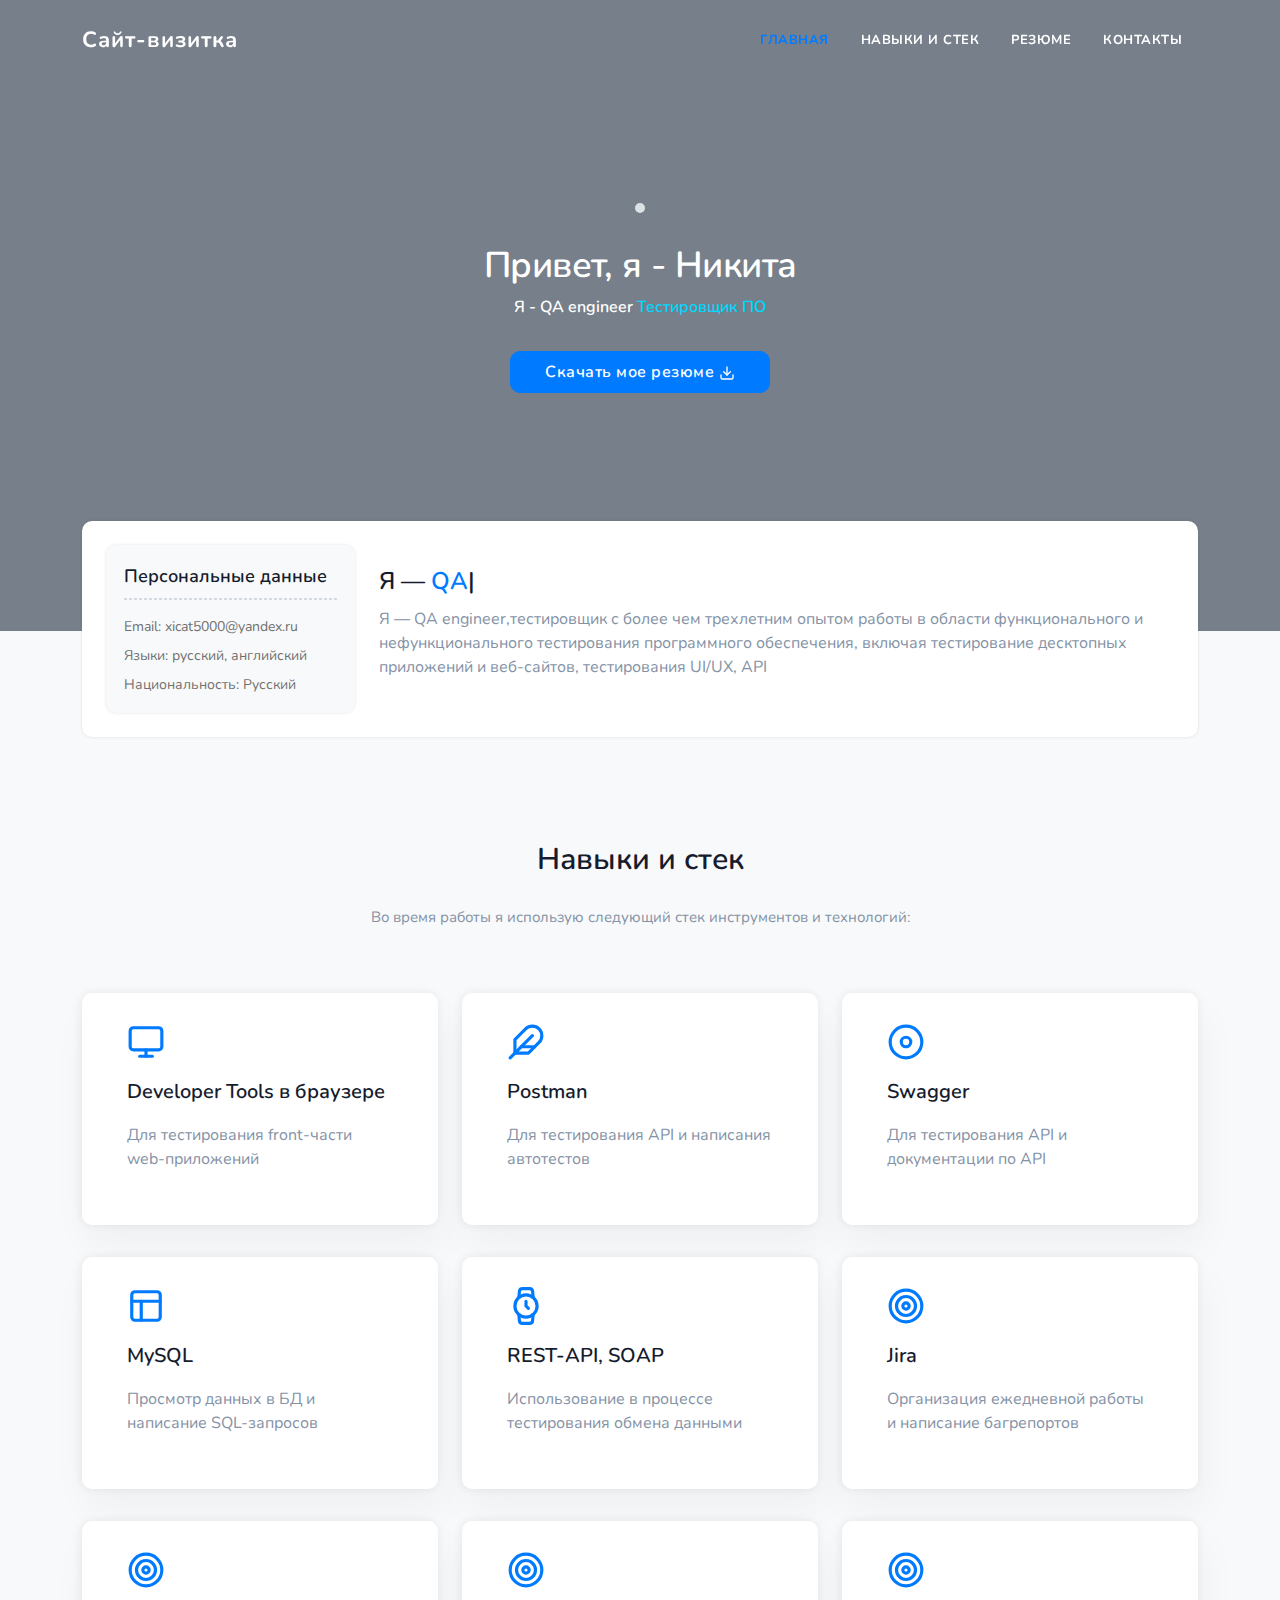
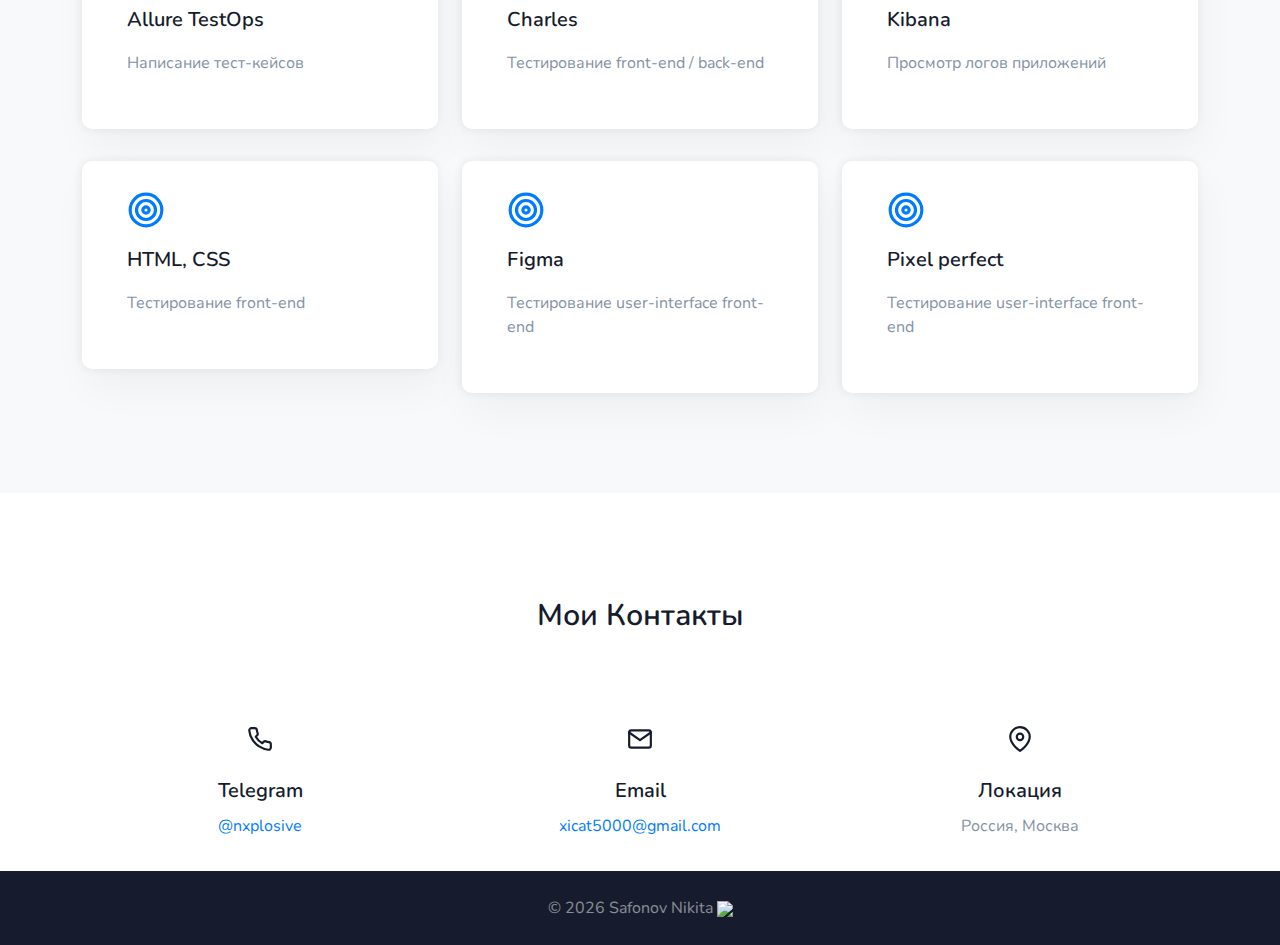
==== profile/index.html @ 587d1df9 "Update index.html" ====
<!DOCTYPE html>
<html lang="ru">

<head>
    <meta charset="utf-8"/>
    <title>Сайт-визитка Никиты</title>
    <meta name="viewport" content="width=device-width, initial-scale=1.0">
    <!-- favicon -->
    <link rel="shortcut icon" href="images/lora.png">
    <!-- Bootstrap -->
    <link href="css/bootstrap.min.css" rel="stylesheet" type="text/css"/>
    <!-- MK Lightbox -->
    <link href="css/mklb.css" rel="stylesheet" type="text/css"/>
    <!-- Icons -->
    <link href="css/materialdesignicons.min.css" rel="stylesheet" type="text/css"/>
    <!-- Slider -->
    <link href="css/tiny-slider.css" rel="stylesheet"/>
    <!-- Main css File -->
    <link href="css/style.css" rel="stylesheet" type="text/css" id="theme-opt"/>
    <link href="css/colors/default.css" rel="stylesheet" id="color-opt">
</head>

<body data-bs-spy="scroll" data-bs-offset="20" data-bs-target="#navbar-navlist">
<!-- Loader -->
<div id="preloader">
    <div id="status">
        <div class="spinner">
            <div class="double-bounce1"></div>
            <div class="double-bounce2"></div>
        </div>
    </div>
</div>
<!-- Loader -->

<!-- Navbar Start -->
<nav id="navbar" class="navbar navbar-expand-lg fixed-top navbar-custom navbar-light sticky">
    <div class="container">
        <!-- Logo container-->
        <a class="logo navbar-brand" href="#">Сайт-визитка</a>

        <button class="navbar-toggler" type="button" data-bs-toggle="collapse" data-bs-target="#navbarCollapse"
                aria-controls="navbarCollapse" aria-expanded="false"
                aria-label="Toggle navigation">
            <i class="mdi mdi-menu"></i>
        </button><!--end button-->

        <div class="collapse navbar-collapse navigation" id="navbarCollapse">
            <ul id="navbar-navlist" class="navbar-nav navbar-nav-link ms-auto">
                <li class="nav-item">
                    <a class="nav-link active" href="#home">Главная</a>
                </li><!--end nav item-->
                <li class="nav-item">
                    <a class="nav-link" href="#services">Навыки и стек</a>
                </li><!--end nav item-->
                <li class="nav-item">
                    <a class="nav-link" href="/images/_____NikitaCV_____.pdf">Резюме</a>
                </li><!--end nav item-->

                <li class="nav-item">
                    <a class="nav-link" href="#contact">Контакты</a>
                </li><!--end nav item-->
            </ul>
        </div>
    </div><!--end container-->
</nav><!--end navbar-->
<!-- Navbar End -->

<!-- Hero Area -->
<div class="hero-area position-relative bg-half-120" style="background-image:url('images/city_bg.png')"
     data-jarallax='{"speed": 0.5}' id="home">
    <div class="bg-overlay"></div>
    <div class="container">
        <div class="row justify-content-center">
            <div class="col-lg-12 col-md-12 align-items-center text-center">
                <div class="title-heading mt-4 pb-60">
                    <img src="images/_____me_____.jpg" class="img-fluid rounded-circle" alt="">
                    <h1 class="heading font-36 text-white mt-4">Привет, я - Никита</h1>
                    <h6 class="designation mb-3 text-white">Я - QA engineer <span id="tester" class="text-primary">Тестировщик ПО</span>
                    </h6>
                    <div class="hero-btn mt-4 pt-2">
                        <a href="/images/_____NikitaCV_____.pdf" class="btn btn-primary rounded text-white mb-2">Скачать мое резюме <i
                                data-feather="download" class="fea icon-sm"></i></a>
                    </div>
                </div>
            </div>
        </div>
    </div>
</div>

<section class="bg-light">
    <div class="container">
        <div class="row">
            <div class="col-lg-12">
                <div class="card public-profile border-0 rounded shadow no-margin" style="z-index: 1;">
                    <div class="card-body">
                        <div class="row align-items-center">
                            <div class="col-lg-3 col-md-4 text-md-start">
                                <!--<img src="images/client/05.jpg" class="avatar avatar-large rounded-circle shadow d-block mx-auto" alt="">-->
                                <div class="about-details key-feature bg-light">
                                    <div class="media-body content">
                                        <h6 class="title mb-2">Персональные данные</h6>
                                        <div class="bor-bottom mt-2 mb-2"></div>
                                        <p class="text-muted mb-2 mt-3 font-14">Email: xicat5000@yandex.ru</p>
                                        <p class="text-muted mb-2 font-14">Языки: русский, английский</p>
                                        <p class="text-muted mb-0 font-14">Национальность: Русский</p>
                                    </div>
                                </div>
                            </div>

                            <div class="col-lg-9 col-md-8">
                                <div class="row align-items-end">
                                    <div class="col-md-12 text-md-start mt-4 mt-sm-0">
                                        <h4 class="heading me-2">Я —
                                            <span id="typed" class="text-primary"></span>
                                        </h4>
                                        <p class="text-light-muted mt-2">Я — QA engineer,тестировщик с более
                                            чем трехлетним опытом работы в области функционального и нефункционального
                                            тестирования программного обеспечения, включая тестирование десктопных
                                            приложений и веб-сайтов,
                                            тестирования UI/UX, API</p>
                                    </div><!--end col-->
                                </div><!--end row-->
                            </div><!--end col-->
                        </div><!--end row-->
                    </div>
                </div>
            </div><!--end col-->
        </div><!--end row-->
    </div><!--end container-->
</section><!--end section -->


<!-- Service Start -->
<section class="section bg-light" id="services">
    <div class="container">
        <div class="row justify-content-center">
            <div class="col-12 text-center">
                <div class="container-title text-center mb-4 pb-2">
                    <div class="titles">
                        <h2 class="title mb-4">Навыки и стек</h2>
                        <p class="pera-title para-desc-600 text-light-muted mb-0 mx-auto">Во время работы я
                            использую следующий стек инструментов и технологий:</p>
                        <span></span>
                    </div>
                </div>
            </div><!--end col-->
        </div><!--end row-->

        <div class="row">
            <div class="col-lg-4 col-md-6 col-12 mt-4 pt-2">
                <div class="feature-widget text-left rounded">
                    <div class="services-icon text-primary mb-3">
                        <i data-feather="monitor" class="fea icon-md"></i>
                    </div>
                    <div class="services-texts">
                        <h3 class="title mb-3">Developer Tools в браузере</h3>
                        <p class="text-light-muted mb-4">Для тестирования front-части web-приложений</p>
                    </div>
                </div>
            </div>

            <div class="col-lg-4 col-md-6 col-12 mt-4 pt-2">
                <div class="feature-widget text-left rounded">
                    <div class="services-icon text-primary mb-3">
                        <i data-feather="feather" class="fea icon-md"></i>
                    </div>
                    <div class="services-texts">
                        <h3 class="title mb-3">Postman</h3>
                        <p class="text-light-muted mb-4">Для тестирования API и написания автотестов</p>
                    </div>
                </div>
            </div>

            <div class="col-lg-4 col-md-6 col-12 mt-4 pt-2">
                <div class="feature-widget text-left rounded">
                    <div class="services-icon text-primary mb-3">
                        <i data-feather="disc" class="fea icon-md"></i>
                    </div>
                    <div class="services-texts">
                        <h3 class="title mb-3">Swagger</h3>
                        <p class="text-light-muted mb-4">Для тестирования API и документации по API</p>
                    </div>
                </div>
            </div>

            <div class="col-lg-4 col-md-6 col-12 mt-4 pt-2">
                <div class="feature-widget text-left rounded">
                    <div class="services-icon text-primary mb-3">
                        <i data-feather="layout" class="fea icon-md"></i>
                    </div>
                    <div class="services-texts">
                        <h3 class="title mb-3">MySQL</h3>
                        <p class="text-light-muted mb-4">Просмотр данных в БД и написание SQL-запросов</p>
                    </div>
                </div>
            </div>

            <div class="col-lg-4 col-md-6 col-12 mt-4 pt-2">
                <div class="feature-widget text-left rounded">
                    <div class="services-icon text-primary mb-3">
                        <i data-feather="watch" class="fea icon-md"></i>
                    </div>
                    <div class="services-texts">
                        <h3 class="title mb-3">REST-API, SOAP</h3>
                        <p class="text-light-muted mb-4">Использование в процессе тестирования обмена данными</p>
                    </div>
                </div>
            </div>

            <div class="col-lg-4 col-md-6 col-12 mt-4 pt-2">
                <div class="feature-widget text-left rounded">
                    <div class="icon services-icon text-primary mb-3">
                        <i data-feather="target" class="fea icon-md"></i>
                    </div>
                    <div class="services-texts">
                        <h3 class="title mb-3">Jira</h3>
                        <p class="text-light-muted mb-4">Организация ежедневной работы и написание багрепортов</p>
                    </div>
                </div>
            </div>

            <div class="col-lg-4 col-md-6 col-12 mt-4 pt-2">
                <div class="feature-widget text-left rounded">
                    <div class="icon services-icon text-primary mb-3">
                        <i data-feather="target" class="fea icon-md"></i>
                    </div>
                    <div class="services-texts">
                        <h3 class="title mb-3">Allure TestOps</h3>
                        <p class="text-light-muted mb-4">Написание тест-кейсов</p>
                    </div>
                </div>
            </div>
            <div class="col-lg-4 col-md-6 col-12 mt-4 pt-2">
                <div class="feature-widget text-left rounded">
                    <div class="icon services-icon text-primary mb-3">
                        <i data-feather="target" class="fea icon-md"></i>
                    </div>
                    <div class="services-texts">
                        <h3 class="title mb-3">Charles</h3>
                        <p class="text-light-muted mb-4">Тестирование front-end / back-end</p>
                    </div>
                </div>
            </div>
            <div class="col-lg-4 col-md-6 col-12 mt-4 pt-2">
                <div class="feature-widget text-left rounded">
                    <div class="icon services-icon text-primary mb-3">
                        <i data-feather="target" class="fea icon-md"></i>
                    </div>
                    <div class="services-texts">
                        <h3 class="title mb-3">Kibana</h3>
                        <p class="text-light-muted mb-4">Просмотр логов приложений</p>
                    </div>
                </div>
            </div>
            <div class="col-lg-4 col-md-6 col-12 mt-4 pt-2">
                <div class="feature-widget text-left rounded">
                    <div class="icon services-icon text-primary mb-3">
                        <i data-feather="target" class="fea icon-md"></i>
                    </div>
                    <div class="services-texts">
                        <h3 class="title mb-3">HTML, CSS</h3>
                        <p class="text-light-muted mb-4">Тестирование front-end</p>
                    </div>
                </div>
            </div>
            <div class="col-lg-4 col-md-6 col-12 mt-4 pt-2">
                <div class="feature-widget text-left rounded">
                    <div class="icon services-icon text-primary mb-3">
                        <i data-feather="target" class="fea icon-md"></i>
                    </div>
                    <div class="services-texts">
                        <h3 class="title mb-3">Figma</h3>
                        <p class="text-light-muted mb-4">Тестирование user-interface front-end</p>
                    </div>
                </div>
            </div>
            <div class="col-lg-4 col-md-6 col-12 mt-4 pt-2">
                <div class="feature-widget text-left rounded">
                    <div class="icon services-icon text-primary mb-3">
                        <i data-feather="target" class="fea icon-md"></i>
                    </div>
                    <div class="services-texts">
                        <h3 class="title mb-3">Pixel perfect</h3>
                        <p class="text-light-muted mb-4">Тестирование user-interface front-end</p>
                    </div>
                </div>
            </div>


        </div><!-- end row -->
    </div>
</section>
<!-- End Start -->

<!-- Contact Start -->
<section class="section pb-0" id="contact">
    <div class="container">
        <div class="row justify-content-center">
            <div class="col-12 text-center">
                <div class="container-title text-center mb-4 pb-2">
                    <div class="titles">
                        <h2 class="title text-capitalize mb-4">Мои контакты</h2>
                    </div>
                </div>
            </div><!--end col-->
        </div><!--end row-->

        <div class="row">
            <div class="col-md-4 mt-4 pt-2">
                <div class="contact-detail text-center">
                    <div class="icon">
                        <i data-feather="phone" class="fea icon-md"></i>
                    </div>
                    <div class="content mt-4">
                        <h5 class="title">Telegram</h5>
                        <a href="https://t.me/nxplosive" class="text-primary">@nxplosive</a>
                    </div>
                </div>
            </div><!--end col-->

            <div class="col-md-4 mt-4 pt-2">
                <div class="contact-detail text-center">
                    <div class="icon">
                        <i data-feather="mail" class="fea icon-md"></i>
                    </div>
                    <div class="content mt-4">
                        <h5 class="title">Email</h5>
                        <a href="mailto:xicat5000@gmail.com<" class="text-primary">xicat5000@gmail.com</a>
                    </div>
                </div>
            </div><!--end col-->

            <div class="col-md-4 mt-4 pt-2">
                <div class="contact-detail text-center">
                    <div class="icon">
                        <i data-feather="map-pin" class="fea icon-md"></i>
                    </div>
                    <div class="content mt-4">
                        <h5 class="title">Локация</h5>
                        <p class="text-light-muted">Россия, Москва</p>
                    </div>
                </div>
            </div><!--end col-->
        </div><!--end row-->
    </div><!--end container-->
</section><!--end section-->

<footer class="footer footer-bar bg-black">
    <div class="container text-foot text-center">
        <p class="mb-0 text-white-50">©
            <script>document.write(new Date().getFullYear())</script>
            Safonov Nikita <img class="heart" src="images/lora.png"></p>
    </div><!--end container-->
</footer><!--end footer-->
<!-- Footer End -->

<a href="javascript: void(0);" class="back-to-top btn btn-icon btn-soft-primary" id="back-to-top"
   onclick="topFunction()">
    <i data-feather="arrow-up" class="icons"></i>
</a>
<!-- Back to top -->

<!-- Javascript -->
<script src="js/bootstrap.bundle.min.js"></script>

<!-- Slider -->
<script src="js/tiny-slider.js "></script>
<script src="js/tiny-slider-init.js "></script>

<!-- MK Lightbox -->
<script src="js/mklb.js"></script>

<!-- Contact -->
<script src="js/contact.js"></script>

<!-- Counter init -->
<script src="js/counter.init.js"></script>

<!-- Feather icon -->
<script src="js/feather.min.js"></script>

<!-- Parallax -->
<script src="js/parallax.js"></script>

<!-- Typed -->
<script src="js/typed.js"></script>
<script src="js/typed.init.js"></script>

<!-- Switcher -->
<script src="js/switcher.js"></script>

<!-- Main Js -->
<script src="js/app.js"></script>

</body>
</html>
---- profile/css/mklb.css ----
#mkLightboxContainer {
    position: fixed;
    left: 0;
    top: 0;
    min-height: 100vh;
    min-width: 100vw;
    height: 100vh;
    width: 100vw;
    overflow: hidden;
    box-sizing: border-box;
    z-index: 999;
    display: flex;
    align-items: center;
    justify-content: center;
}

#mkLightboxContainer img {
    max-width: 100%;
    max-height: 100%;
    width: auto;
    height: auto;
}


#mkLightboxContainer > * {
    z-index: 99;
}

#overlay {
    position: absolute;
    left: 0;
    top: 0;
    height: 100vh;
    width: 100%;
    overflow: hidden;
    box-sizing: border-box;
    background: rgba(0,0,0,.85);
    z-index: 0;
}

#mkLightboxContainer #mklbInner {
    position: relative;
    height: 100vh;
    transition: all .4s ease-in-out;
    margin-left: 0;
}

section.imageContainer {
    margin: 0;
    padding: 1em;
    box-sizing: border-box;
    border: none;
    height: 100vh;
    width: 100vw;
    display: flex;
    justify-content: center;
    align-items: center;
    float: left;
}

#mkLightboxContainer img,
#mkLightboxContainer video {
    background: #fff;
    box-shadow: 0 0 30px #222;
    max-height: 85vh;
    min-width: auto;
    max-width: 75vw;
    width: auto;
    height: auto;
}

.mklbItem:hover {
    cursor: pointer;
    height: 100% !important;
    width: 100% !important;
}

#closeIconContainer {
    width: 25px;
    height: 25px;
    position: fixed;
    top: 15px;
    right: 15px;
    transition: transform .2s linear;
}

#closeIconContainer:hover {
    cursor: pointer;
    transform: rotate(90deg);
}

#closeIconContainer svg,
#prev svg,
#next svg{
    fill: white;
}

#prevContainer,
#nextContainer {
    position: fixed;
    left: 0;
    top: 0;
    height: 100vh;
    padding: 10px 5px 10px 5px;
    box-sizing: border-box;
    display: flex;
    justify-content: center;
    align-items: center;
    transition: all .2s ease-in;
}

#nextContainer {
    left: auto;
    right: 0;
}

#prevContainer:hover,
#nextContainer:hover {
    cursor: pointer;
    background: rgba(0,0,0,0.25);
}

#prev,
#next {
    width: 35px;
    height: 35px;
}

.grid {
    display: grid;
    align-content: flex-start;
    grid-gap: 1em;
}

.grid-3 {
    grid-template-columns: repeat(3, 1fr);
}

.grid-4 {
    grid-template-columns: repeat(4, 1fr);
}

.grid figure {
    width: 100%;
    margin: 0;
}

.grid img {
    width: 100%;
}

@media screen and (max-width: 768px){
    .grid-2-sm {
        grid-template-columns: 1fr 1fr;
    }
}

@media screen and (max-width: 450px){
    .grid-12-xs {
        grid-template-columns: 1fr;
    }
}
---- profile/css/tiny-slider.css ----
.tns-outer{padding:0 !important}.tns-outer [hidden]{display:none !important}.tns-outer [aria-controls],.tns-outer [data-action]{cursor:pointer}.tns-slider{-webkit-transition:all 0s;-moz-transition:all 0s;transition:all 0s}.tns-slider>.tns-item{-webkit-box-sizing:border-box;-moz-box-sizing:border-box;box-sizing:border-box}.tns-horizontal.tns-subpixel{white-space:nowrap}.tns-horizontal.tns-subpixel>.tns-item{display:inline-block;vertical-align:top;white-space:normal}.tns-horizontal.tns-no-subpixel:after{content:'';display:table;clear:both}.tns-horizontal.tns-no-subpixel>.tns-item{float:left}.tns-horizontal.tns-carousel.tns-no-subpixel>.tns-item{margin-right:-100%}.tns-no-calc{position:relative;left:0}.tns-gallery{position:relative;left:0;min-height:1px}.tns-gallery>.tns-item{position:absolute;left:-100%;-webkit-transition:transform 0s, opacity 0s;-moz-transition:transform 0s, opacity 0s;transition:transform 0s, opacity 0s}.tns-gallery>.tns-slide-active{position:relative;left:auto !important}.tns-gallery>.tns-moving{-webkit-transition:all 0.25s;-moz-transition:all 0.25s;transition:all 0.25s}.tns-autowidth{display:inline-block}.tns-lazy-img{-webkit-transition:opacity 0.6s;-moz-transition:opacity 0.6s;transition:opacity 0.6s;opacity:0.6}.tns-lazy-img.tns-complete{opacity:1}.tns-ah{-webkit-transition:height 0s;-moz-transition:height 0s;transition:height 0s}.tns-ovh{overflow:hidden}.tns-visually-hidden{position:absolute;left:-10000em}.tns-transparent{opacity:0;visibility:hidden}.tns-fadeIn{opacity:1;filter:alpha(opacity=100);z-index:0}.tns-normal,.tns-fadeOut{opacity:0;filter:alpha(opacity=0);z-index:-1}.tns-vpfix{white-space:nowrap}.tns-vpfix>div,.tns-vpfix>li{display:inline-block}.tns-t-subp2{margin:0 auto;width:310px;position:relative;height:10px;overflow:hidden}.tns-t-ct{width:2333.3333333%;width:-webkit-calc(100% * 70 / 3);width:-moz-calc(100% * 70 / 3);width:calc(100% * 70 / 3);position:absolute;right:0}.tns-t-ct:after{content:'';display:table;clear:both}.tns-t-ct>div{width:1.4285714%;width:-webkit-calc(100% / 70);width:-moz-calc(100% / 70);width:calc(100% / 70);height:10px;float:left}

/*# sourceMappingURL=sourcemaps/tiny-slider.css.map */
---- profile/css/style.css ----
@import url("https://fonts.googleapis.com/css?family=Nunito:300,400,600,700&display=swap");
body {
  font-family: "Nunito", sans-serif;
  overflow-x: hidden !important;
  font-size: 16px;
  color: #161c2d;
}

h1, h2, h3, h4, h5, h6,
.h1, .h2, .h3, .h4, .h5, .h6 {
  font-family: "Nunito", sans-serif;
  line-height: 1.5;
  font-weight: 600;
}

::-moz-selection {
  background: rgba(108, 117, 125, 0.9);
  color: #ffffff;
}

::selection {
  background: rgba(108, 117, 125, 0.9);
  color: #ffffff;
}

.pera-title {
  font-size: 15px;
}

a {
  text-decoration: none !important;
}

.bg-overlay {
  background-color: rgba(60, 72, 88, 0.7);
  position: absolute;
  top: 0;
  right: 0;
  left: 0;
  bottom: 0;
  width: 100%;
  height: 100%;
}

.bg-overlay-white {
  background-color: rgba(255, 255, 255, 0.8) !important;
}

.back-to-top {
  z-index: 99;
  position: fixed;
  bottom: 30px;
  right: 30px;
  width: 32px;
  height: 32px;
  line-height: 30px;
  display: none;
  color: #161c2d;
  background-color: #ced4da;
  -webkit-transition: all 0.5s ease;
  transition: all 0.5s ease;
  -webkit-box-shadow: 0 0 3px rgba(22, 28, 45, 0.15);
          box-shadow: 0 0 3px rgba(22, 28, 45, 0.15);
}

.back-to-top:hover {
  background-color: #007bff;
  color: #ffffff;
}

.back-to-top .icons {
  -webkit-transition: all 0.5s ease;
  transition: all 0.5s ease;
  stroke-width: 2;
  height: 14px;
  width: 14px;
}

.btn.btn-icon {
  height: 36px;
  width: 36px;
  line-height: 34px;
  padding: 0;
}

.btn-soft-primary {
  background-color: rgba(0, 123, 255, 0.3) !important;
  border: 1px solid rgba(0, 123, 255, 0.3) !important;
}

.container-title .titles .title {
  color: #161c2d;
  font-weight: 600;
  font-size: 30px;
}

.mt-70 {
  margin-top: 70px;
}

.width-max {
  max-width: 500px;
}

.font-36 {
  font-size: 36px !important;
}

.para-desc-600 {
  max-width: 600px;
}

.zThemes-layout {
  background: url(../images/bg-img.jpg) fixed repeat;
}

.zThemes-layout .zThemesbox {
  background: #ffffff;
  -webkit-box-shadow: 0 0 3px rgba(60, 72, 88, 0.15);
          box-shadow: 0 0 3px rgba(60, 72, 88, 0.15);
  max-width: 1170px;
  margin: 0 auto;
}

.zThemes-layout .boxed-home {
  max-width: 1170px;
  margin: 0 auto;
}

.text-primary {
  color: #007bff !important;
}

.bg-primary {
  background-color: #007bff !important;
}

.text-secondary {
  color: #6c757d !important;
}

.bg-secondary {
  background-color: #6c757d !important;
}

.text-success {
  color: #28a745 !important;
}

.bg-success {
  background-color: #28a745 !important;
}

.text-info {
  color: #17a2b8 !important;
}

.bg-info {
  background-color: #17a2b8 !important;
}

.text-warning {
  color: #ffc107 !important;
}

.bg-warning {
  background-color: #ffc107 !important;
}

.text-danger {
  color: #dc3545 !important;
}

.bg-danger {
  background-color: #dc3545 !important;
}

.text-dark {
  color: #343a40 !important;
}

.bg-dark {
  background-color: #343a40 !important;
}

.text-muted {
  color: #707070 !important;
}

.bg-muted {
  background-color: #707070 !important;
}

.text-light {
  color: #f8f9fa !important;
}

.bg-light {
  background-color: #f8f9fa !important;
}

.text-light-muted {
  color: #8492a6 !important;
}

.bg-light-muted {
  background-color: #8492a6 !important;
}

.text-body-bg {
  color: #f5f5f5 !important;
}

.bg-body-bg {
  background-color: #f5f5f5 !important;
}

.text-black {
  color: #161c2d !important;
}

.bg-black {
  background-color: #161c2d !important;
}

.text-white {
  color: #ffffff !important;
}

.bg-white {
  background-color: #ffffff !important;
}

.section {
  padding-top: 100px;
  padding-bottom: 100px;
  position: relative;
}

.bg-light {
  background: #f6f7fa;
  opacity: 1;
}

.rounded {
  border-radius: 10px !important;
}

.rounded-top {
  border-top-left-radius: 10px !important;
  border-top-right-radius: 10px !important;
}

.fea.icon-md {
  height: 26px;
  width: 26px;
}

.font-14 {
  font-size: 14px;
}

.font-weight-600 {
  font-weight: 600;
}

.sticky-sidebar {
  position: -webkit-sticky;
  position: sticky;
  top: 80px;
}

.row > * {
  position: relative;
}

.btn {
  font-weight: 600;
  border-radius: 6px;
  padding: 8px 34px;
  -webkit-transition: all 0.5s;
  transition: all 0.5s;
  letter-spacing: 0.5px;
  -webkit-box-shadow: none !important;
          box-shadow: none !important;
  outline: none;
  text-decoration: none;
  -webkit-transition: all 0.3s;
  transition: all 0.3s;
}

.btn:focus {
  -webkit-box-shadow: none !important;
          box-shadow: none !important;
}

.btn:hover {
  -webkit-transform: translateY(-2px);
          transform: translateY(-2px);
  -webkit-transition: all 0.5s;
  transition: all 0.5s;
}

.btn.btn-lg {
  padding: 10px 22px !important;
  font-size: 18px !important;
}

.btn.btn-sm {
  padding: 8px 16px !important;
  font-size: 14px !important;
}

.btn.btn-primary {
  background-color: #007bff;
  border: 1px solid #007bff;
  color: #ffffff;
  -webkit-box-shadow: 0 16px 16px -8px rgba(22, 28, 45, 0.16);
          box-shadow: 0 16px 16px -8px rgba(22, 28, 45, 0.16);
}

.btn.btn-primary:hover, .btn.btn-primary:focus, .btn.btn-primary.focus, .btn.btn-primary:active, .btn.btn-primary.active {
  background-color: #0074f0;
  border: 1px solid #0074f0;
  color: #ffffff !important;
}

.btn.btn-outline-primary {
  border: 1px solid #007bff;
  color: #007bff;
}

.btn.btn-outline-primary:hover, .btn.btn-outline-primary:focus, .btn.btn-outline-primary.focus, .btn.btn-outline-primary:active, .btn.btn-outline-primary.active {
  background-color: #007bff;
  border: 1px solid #007bff;
  -webkit-box-shadow: 0 3px 10px rgba(0, 123, 255, 0.5);
          box-shadow: 0 3px 10px rgba(0, 123, 255, 0.5);
  color: #ffffff;
}

.btn.btn-secondary {
  background-color: #6c757d;
  border: 1px solid #6c757d;
  color: #ffffff;
  -webkit-box-shadow: 0 16px 16px -8px rgba(22, 28, 45, 0.16);
          box-shadow: 0 16px 16px -8px rgba(22, 28, 45, 0.16);
}

.btn.btn-secondary:hover, .btn.btn-secondary:focus, .btn.btn-secondary.focus, .btn.btn-secondary:active, .btn.btn-secondary.active {
  background-color: #656d75;
  border: 1px solid #656d75;
  color: #ffffff !important;
}

.btn.btn-outline-secondary {
  border: 1px solid #6c757d;
  color: #6c757d;
}

.btn.btn-outline-secondary:hover, .btn.btn-outline-secondary:focus, .btn.btn-outline-secondary.focus, .btn.btn-outline-secondary:active, .btn.btn-outline-secondary.active {
  background-color: #6c757d;
  border: 1px solid #6c757d;
  -webkit-box-shadow: 0 3px 10px rgba(108, 117, 125, 0.5);
          box-shadow: 0 3px 10px rgba(108, 117, 125, 0.5);
  color: #ffffff;
}

.btn.btn-success {
  background-color: #28a745;
  border: 1px solid #28a745;
  color: #ffffff;
  -webkit-box-shadow: 0 16px 16px -8px rgba(22, 28, 45, 0.16);
          box-shadow: 0 16px 16px -8px rgba(22, 28, 45, 0.16);
}

.btn.btn-success:hover, .btn.btn-success:focus, .btn.btn-success.focus, .btn.btn-success:active, .btn.btn-success.active {
  background-color: #259b40;
  border: 1px solid #259b40;
  color: #ffffff !important;
}

.btn.btn-outline-success {
  border: 1px solid #28a745;
  color: #28a745;
}

.btn.btn-outline-success:hover, .btn.btn-outline-success:focus, .btn.btn-outline-success.focus, .btn.btn-outline-success:active, .btn.btn-outline-success.active {
  background-color: #28a745;
  border: 1px solid #28a745;
  -webkit-box-shadow: 0 3px 10px rgba(40, 167, 69, 0.5);
          box-shadow: 0 3px 10px rgba(40, 167, 69, 0.5);
  color: #ffffff;
}

.btn.btn-info {
  background-color: #17a2b8;
  border: 1px solid #17a2b8;
  color: #ffffff;
  -webkit-box-shadow: 0 16px 16px -8px rgba(22, 28, 45, 0.16);
          box-shadow: 0 16px 16px -8px rgba(22, 28, 45, 0.16);
}

.btn.btn-info:hover, .btn.btn-info:focus, .btn.btn-info.focus, .btn.btn-info:active, .btn.btn-info.active {
  background-color: #1596aa;
  border: 1px solid #1596aa;
  color: #ffffff !important;
}

.btn.btn-outline-info {
  border: 1px solid #17a2b8;
  color: #17a2b8;
}

.btn.btn-outline-info:hover, .btn.btn-outline-info:focus, .btn.btn-outline-info.focus, .btn.btn-outline-info:active, .btn.btn-outline-info.active {
  background-color: #17a2b8;
  border: 1px solid #17a2b8;
  -webkit-box-shadow: 0 3px 10px rgba(23, 162, 184, 0.5);
          box-shadow: 0 3px 10px rgba(23, 162, 184, 0.5);
  color: #ffffff;
}

.btn.btn-warning {
  background-color: #ffc107;
  border: 1px solid #ffc107;
  color: #ffffff;
  -webkit-box-shadow: 0 16px 16px -8px rgba(22, 28, 45, 0.16);
          box-shadow: 0 16px 16px -8px rgba(22, 28, 45, 0.16);
}

.btn.btn-warning:hover, .btn.btn-warning:focus, .btn.btn-warning.focus, .btn.btn-warning:active, .btn.btn-warning.active {
  background-color: #f7b900;
  border: 1px solid #f7b900;
  color: #ffffff !important;
}

.btn.btn-outline-warning {
  border: 1px solid #ffc107;
  color: #ffc107;
}

.btn.btn-outline-warning:hover, .btn.btn-outline-warning:focus, .btn.btn-outline-warning.focus, .btn.btn-outline-warning:active, .btn.btn-outline-warning.active {
  background-color: #ffc107;
  border: 1px solid #ffc107;
  -webkit-box-shadow: 0 3px 10px rgba(255, 193, 7, 0.5);
          box-shadow: 0 3px 10px rgba(255, 193, 7, 0.5);
  color: #ffffff;
}

.btn.btn-danger {
  background-color: #dc3545;
  border: 1px solid #dc3545;
  color: #ffffff;
  -webkit-box-shadow: 0 16px 16px -8px rgba(22, 28, 45, 0.16);
          box-shadow: 0 16px 16px -8px rgba(22, 28, 45, 0.16);
}

.btn.btn-danger:hover, .btn.btn-danger:focus, .btn.btn-danger.focus, .btn.btn-danger:active, .btn.btn-danger.active {
  background-color: #da2839;
  border: 1px solid #da2839;
  color: #ffffff !important;
}

.btn.btn-outline-danger {
  border: 1px solid #dc3545;
  color: #dc3545;
}

.btn.btn-outline-danger:hover, .btn.btn-outline-danger:focus, .btn.btn-outline-danger.focus, .btn.btn-outline-danger:active, .btn.btn-outline-danger.active {
  background-color: #dc3545;
  border: 1px solid #dc3545;
  -webkit-box-shadow: 0 3px 10px rgba(220, 53, 69, 0.5);
          box-shadow: 0 3px 10px rgba(220, 53, 69, 0.5);
  color: #ffffff;
}

.btn.btn-dark {
  background-color: #343a40;
  border: 1px solid #343a40;
  color: #ffffff;
  -webkit-box-shadow: 0 16px 16px -8px rgba(22, 28, 45, 0.16);
          box-shadow: 0 16px 16px -8px rgba(22, 28, 45, 0.16);
}

.btn.btn-dark:hover, .btn.btn-dark:focus, .btn.btn-dark.focus, .btn.btn-dark:active, .btn.btn-dark.active {
  background-color: #2d3238;
  border: 1px solid #2d3238;
  color: #ffffff !important;
}

.btn.btn-outline-dark {
  border: 1px solid #343a40;
  color: #343a40;
}

.btn.btn-outline-dark:hover, .btn.btn-outline-dark:focus, .btn.btn-outline-dark.focus, .btn.btn-outline-dark:active, .btn.btn-outline-dark.active {
  background-color: #343a40;
  border: 1px solid #343a40;
  -webkit-box-shadow: 0 3px 10px rgba(52, 58, 64, 0.5);
          box-shadow: 0 3px 10px rgba(52, 58, 64, 0.5);
  color: #ffffff;
}

.btn.btn-muted {
  background-color: #707070;
  border: 1px solid #707070;
  color: #ffffff;
  -webkit-box-shadow: 0 16px 16px -8px rgba(22, 28, 45, 0.16);
          box-shadow: 0 16px 16px -8px rgba(22, 28, 45, 0.16);
}

.btn.btn-muted:hover, .btn.btn-muted:focus, .btn.btn-muted.focus, .btn.btn-muted:active, .btn.btn-muted.active {
  background-color: #686868;
  border: 1px solid #686868;
  color: #ffffff !important;
}

.btn.btn-outline-muted {
  border: 1px solid #707070;
  color: #707070;
}

.btn.btn-outline-muted:hover, .btn.btn-outline-muted:focus, .btn.btn-outline-muted.focus, .btn.btn-outline-muted:active, .btn.btn-outline-muted.active {
  background-color: #707070;
  border: 1px solid #707070;
  -webkit-box-shadow: 0 3px 10px rgba(112, 112, 112, 0.5);
          box-shadow: 0 3px 10px rgba(112, 112, 112, 0.5);
  color: #ffffff;
}

.btn.btn-light {
  background-color: #f8f9fa;
  border: 1px solid #f8f9fa;
  color: #ffffff;
  -webkit-box-shadow: 0 16px 16px -8px rgba(22, 28, 45, 0.16);
          box-shadow: 0 16px 16px -8px rgba(22, 28, 45, 0.16);
}

.btn.btn-light:hover, .btn.btn-light:focus, .btn.btn-light.focus, .btn.btn-light:active, .btn.btn-light.active {
  background-color: #eff1f4;
  border: 1px solid #eff1f4;
  color: #ffffff !important;
}

.btn.btn-outline-light {
  border: 1px solid #f8f9fa;
  color: #f8f9fa;
}

.btn.btn-outline-light:hover, .btn.btn-outline-light:focus, .btn.btn-outline-light.focus, .btn.btn-outline-light:active, .btn.btn-outline-light.active {
  background-color: #f8f9fa;
  border: 1px solid #f8f9fa;
  -webkit-box-shadow: 0 3px 10px rgba(248, 249, 250, 0.5);
          box-shadow: 0 3px 10px rgba(248, 249, 250, 0.5);
  color: #ffffff;
}

.btn.btn-light-muted {
  background-color: #8492a6;
  border: 1px solid #8492a6;
  color: #ffffff;
  -webkit-box-shadow: 0 16px 16px -8px rgba(22, 28, 45, 0.16);
          box-shadow: 0 16px 16px -8px rgba(22, 28, 45, 0.16);
}

.btn.btn-light-muted:hover, .btn.btn-light-muted:focus, .btn.btn-light-muted.focus, .btn.btn-light-muted:active, .btn.btn-light-muted.active {
  background-color: #7b8aa0;
  border: 1px solid #7b8aa0;
  color: #ffffff !important;
}

.btn.btn-outline-light-muted {
  border: 1px solid #8492a6;
  color: #8492a6;
}

.btn.btn-outline-light-muted:hover, .btn.btn-outline-light-muted:focus, .btn.btn-outline-light-muted.focus, .btn.btn-outline-light-muted:active, .btn.btn-outline-light-muted.active {
  background-color: #8492a6;
  border: 1px solid #8492a6;
  -webkit-box-shadow: 0 3px 10px rgba(132, 146, 166, 0.5);
          box-shadow: 0 3px 10px rgba(132, 146, 166, 0.5);
  color: #ffffff;
}

.btn.btn-body-bg {
  background-color: #f5f5f5;
  border: 1px solid #f5f5f5;
  color: #ffffff;
  -webkit-box-shadow: 0 16px 16px -8px rgba(22, 28, 45, 0.16);
          box-shadow: 0 16px 16px -8px rgba(22, 28, 45, 0.16);
}

.btn.btn-body-bg:hover, .btn.btn-body-bg:focus, .btn.btn-body-bg.focus, .btn.btn-body-bg:active, .btn.btn-body-bg.active {
  background-color: #ededed;
  border: 1px solid #ededed;
  color: #ffffff !important;
}

.btn.btn-outline-body-bg {
  border: 1px solid #f5f5f5;
  color: #f5f5f5;
}

.btn.btn-outline-body-bg:hover, .btn.btn-outline-body-bg:focus, .btn.btn-outline-body-bg.focus, .btn.btn-outline-body-bg:active, .btn.btn-outline-body-bg.active {
  background-color: #f5f5f5;
  border: 1px solid #f5f5f5;
  -webkit-box-shadow: 0 3px 10px rgba(245, 245, 245, 0.5);
          box-shadow: 0 3px 10px rgba(245, 245, 245, 0.5);
  color: #ffffff;
}

.btn.btn-black {
  background-color: #161c2d;
  border: 1px solid #161c2d;
  color: #ffffff;
  -webkit-box-shadow: 0 16px 16px -8px rgba(22, 28, 45, 0.16);
          box-shadow: 0 16px 16px -8px rgba(22, 28, 45, 0.16);
}

.btn.btn-black:hover, .btn.btn-black:focus, .btn.btn-black.focus, .btn.btn-black:active, .btn.btn-black.active {
  background-color: #111623;
  border: 1px solid #111623;
  color: #ffffff !important;
}

.btn.btn-outline-black {
  border: 1px solid #161c2d;
  color: #161c2d;
}

.btn.btn-outline-black:hover, .btn.btn-outline-black:focus, .btn.btn-outline-black.focus, .btn.btn-outline-black:active, .btn.btn-outline-black.active {
  background-color: #161c2d;
  border: 1px solid #161c2d;
  -webkit-box-shadow: 0 3px 10px rgba(22, 28, 45, 0.5);
          box-shadow: 0 3px 10px rgba(22, 28, 45, 0.5);
  color: #ffffff;
}

.btn.btn-white {
  background-color: #ffffff;
  border: 1px solid #ffffff;
  color: #ffffff;
  -webkit-box-shadow: 0 16px 16px -8px rgba(22, 28, 45, 0.16);
          box-shadow: 0 16px 16px -8px rgba(22, 28, 45, 0.16);
}

.btn.btn-white:hover, .btn.btn-white:focus, .btn.btn-white.focus, .btn.btn-white:active, .btn.btn-white.active {
  background-color: #f7f7f7;
  border: 1px solid #f7f7f7;
  color: #ffffff !important;
}

.btn.btn-outline-white {
  border: 1px solid #ffffff;
  color: #ffffff;
}

.btn.btn-outline-white:hover, .btn.btn-outline-white:focus, .btn.btn-outline-white.focus, .btn.btn-outline-white:active, .btn.btn-outline-white.active {
  background-color: #ffffff;
  border: 1px solid #ffffff;
  -webkit-box-shadow: 0 3px 10px rgba(255, 255, 255, 0.5);
          box-shadow: 0 3px 10px rgba(255, 255, 255, 0.5);
  color: #ffffff;
}

.btn.btn-light {
  background-color: #f8f9fa;
  border: 1px solid #f8f9fa;
  color: #343a40 !important;
}

.btn.btn-light:hover, .btn.btn-light:focus, .btn.btn-light.focus, .btn.btn-light:active, .btn.btn-light.active {
  background-color: white;
  border: 1px solid white;
  -webkit-box-shadow: 0 0 0 2px rgba(248, 249, 250, 0.08);
          box-shadow: 0 0 0 2px rgba(248, 249, 250, 0.08);
  color: #343a40 !important;
}

.btn.btn-outline-primary {
  border: 1px solid #007bff;
  color: #007bff;
}

.btn.btn-outline-primary:hover, .btn.btn-outline-primary:focus, .btn.btn-outline-primary.focus, .btn.btn-outline-primary:active, .btn.btn-outline-primary.active {
  background-color: #007bff;
  border: 1px solid #007bff;
  color: #ffffff !important;
}

.btn .btn-primary {
  color: #ffffff;
  background-color: #007bff;
  border: 1px solid #007bff;
  color: #ffffff !important;
  -webkit-box-shadow: 0 3px 5px 0 rgba(229, 75, 75, 0.3);
          box-shadow: 0 3px 5px 0 rgba(229, 75, 75, 0.3);
}

.btn .btn-primary:hover, .btn .btn-primary:focus, .btn .btn-primary:active, .btn .btn-primary.active, .btn .btn-primary.focus,
.btn .btn-primary .open > .dropdown-toggle.btn-custom {
  outline: none;
  text-decoration: none;
  color: #ffffff;
}

#preloader {
  position: fixed;
  top: 0;
  left: 0;
  right: 0;
  bottom: 0;
  background-color: #007bff;
  z-index: 9999999;
}

#preloader #status {
  position: absolute;
  left: 0;
  right: 0;
  top: 50%;
  -webkit-transform: translateY(-50%);
          transform: translateY(-50%);
}

#preloader .spinner {
  width: 40px;
  height: 40px;
  position: relative;
  margin: 100px auto;
}

#preloader .double-bounce1,
#preloader .double-bounce2 {
  width: 100%;
  height: 100%;
  border-radius: 50%;
  background-color: #ffffff;
  opacity: 0.6;
  position: absolute;
  top: 0;
  left: 0;
  -webkit-animation: sk-bounce 2.0s infinite ease-in-out;
          animation: sk-bounce 2.0s infinite ease-in-out;
}

#preloader #status .spinner .double-bounce2 {
  -webkit-animation-delay: -1.0s;
          animation-delay: -1.0s;
}

@-webkit-keyframes sk-bounce {
  0%, 100% {
    -webkit-transform: scale(0);
            transform: scale(0);
  }
  50% {
    -webkit-transform: scale(1);
            transform: scale(1);
  }
}

@keyframes sk-bounce {
  0%, 100% {
    -webkit-transform: scale(0);
            transform: scale(0);
  }
  50% {
    -webkit-transform: scale(1);
            transform: scale(1);
  }
}

.navbar-custom {
  z-index: 999;
  padding: 20px 0px;
  background-color: transparent;
  border: 0;
  -webkit-transition: all .5s ease;
  transition: all .5s ease;
}

.navbar-custom .logo {
  float: left;
  color: #343a40;
  font-weight: 700;
  font-size: 22px;
  padding: 0px 0;
  letter-spacing: 1px;
}

.navbar-custom .navigation .nav-item .nav-link {
  color: #343a40;
  font-size: 13px;
  background-color: transparent !important;
  margin: 0 8px;
  letter-spacing: 0.5px;
  line-height: 24px;
  font-weight: 700;
  text-transform: uppercase;
  -webkit-transition: all 0.5s;
  transition: all 0.5s;
  font-family: "Nunito", sans-serif;
}

.navbar-custom .navigation .nav-item .nav-link:hover, .navbar-custom .navigation .nav-item .nav-link:focus, .navbar-custom .navigation .nav-item .nav-link.active {
  color: #007bff;
}

.navbar-custom .navigation .dropdown {
  position: relative;
  -webkit-transition: all 0.2s ease;
  transition: all 0.2s ease;
}

.navbar-custom .navigation .dropdown .dropdown-menu {
  -webkit-box-shadow: 0 10px 25px rgba(60, 72, 88, 0.15);
          box-shadow: 0 10px 25px rgba(60, 72, 88, 0.15);
  top: 100%;
  z-index: 1000;
  padding: 16px 0;
  list-style: none;
  min-width: 180px;
  font-weight: 500;
  border: none;
  opacity: 1;
  margin-top: 0px;
  background-color: #ffffff;
}

.navbar-custom .navigation .dropdown .dropdown-item {
  padding: 10px 10px;
  -webkit-transition: all 0.2s ease;
  transition: all 0.2s ease;
  display: block;
  clear: both;
  font-size: 12px;
  text-transform: uppercase;
  letter-spacing: 0.04em;
  font-weight: 700;
  color: #343a40;
}

.navbar-custom .navigation .dropdown .dropdown-item:hover, .navbar-custom .navigation .dropdown .dropdown-item:focus {
  background-color: transparent;
  color: #007bff;
}

.navbar-custom .navigation .navbar-nav-link .nav-item .nav-link {
  color: #ffffff;
}

.navbar-custom .navbar-toggler {
  color: #343a40;
  font-size: 30px;
  padding: 0px;
  border: none;
}

.navbar-custom .nav-social {
  margin-left: 25px;
}

.navbar-custom .nav-social li a {
  color: #007bff !important;
  font-size: 18px;
}

.navbar-custom .navbar-brand {
  color: #ffffff !important;
}

.nav-sticky.navbar-custom {
  margin-top: 0px;
  padding: 20px 0px;
  background-color: #ffffff;
  -webkit-box-shadow: 0 10px 33px rgba(0, 0, 0, 0.1);
          box-shadow: 0 10px 33px rgba(0, 0, 0, 0.1);
}

.nav-sticky.navbar-custom .logo {
  color: #343a40 !important;
}

.nav-sticky.navbar-custom .navigation .nav-item .nav-link {
  color: #343a40;
}

.nav-sticky.navbar-custom .navigation .nav-item .nav-link:hover, .nav-sticky.navbar-custom .navigation .nav-item .nav-link:active, .nav-sticky.navbar-custom .navigation .nav-item .nav-link:focus, .nav-sticky.navbar-custom .navigation .nav-item .nav-link.active {
  color: #007bff;
}

.navbar-custom .navbar-nav .dropdown:hover .dropdown-menu,
.navbar-custom .navbar-nav .dropdown:focus .dropdown-menu {
  display: block;
}

button:not(:disabled) {
  outline: none;
  border: 0;
}

@media (max-width: 768px) {
  .navbar-custom .container {
    width: 90%;
  }
}

@media (max-width: 991px) {
  .navbar-custom {
    background-color: #ffffff !important;
  }
  .navbar-custom .logo {
    color: #343a40 !important;
  }
  .navbar-custom .navbar-nav .nav-item .nav-link {
    color: #343a40 !important;
  }
}

@media (max-width: 1023px) {
  .navbar-custom .nav-social {
    display: none;
  }
}

.bg-half-120 {
  padding: 170px 0;
  background-size: cover;
  -ms-flex-item-align: center;
  -ms-grid-row-align: center;
  align-self: center;
  position: relative;
  background-position: center center;
}

.title-heading {
  line-height: 26px;
}

.title-heading .heading {
  font-size: 57px;
  letter-spacing: -0.5px;
  line-height: 1.2;
}

.pb-60 {
  padding-bottom: 60px;
}

.py--50 {
  padding-top: 50px;
  padding-bottom: 50px;
}

.alert.alert-pills {
  border-radius: 30px;
  display: inline-block;
  background: #ffffff;
}

.alert {
  padding: 8px 15px;
  border-radius: 6px;
  font-size: 14px;
}

.badge.badge-pill {
  border-radius: 12px;
}

.alert.alert-pills .content {
  font-weight: 600;
}

.hero-area {
  background-size: cover;
  position: relative;
  background-position: center center;
}

.title-heading img {
  height: 200px;
  border: 5px solid #dee2e6;
}

.shadow {
  -webkit-box-shadow: 0 0 3px rgba(60, 72, 88, 0.15) !important;
          box-shadow: 0 0 3px rgba(60, 72, 88, 0.15) !important;
}

.card .card-body {
  padding: 1.5rem;
}

.avatar.avatar-large {
  height: 140px;
  width: 140px;
}

.fea.icon-sm {
  height: 16px;
  width: 16px;
}

.public-profile {
  margin-top: -110px;
}

.about-details {
  border-radius: 10px;
  position: relative;
  overflow: hidden;
  -webkit-box-shadow: 0 0 3px rgba(60, 72, 88, 0.15) !important;
          box-shadow: 0 0 3px rgba(60, 72, 88, 0.15) !important;
  padding: 18px;
}

.media-body .title {
  font-weight: 600;
  font-size: 18px;
}

.bor-bottom {
  padding: 0px;
  border: 0.5px dashed #d4dae1;
}

.feature-widget {
  padding: 30px 45px;
  background-color: #ffffff;
  -webkit-transition: all 0.3s cubic-bezier(0.645, 0.045, 0.355, 1);
  transition: all 0.3s cubic-bezier(0.645, 0.045, 0.355, 1);
  -webkit-box-shadow: -0.0625rem 0 0.625rem 0 rgba(0, 0, 0, 0.07), 0.3125rem 1.25rem 2.5rem 0 rgba(0, 0, 0, 0.04) !important;
          box-shadow: -0.0625rem 0 0.625rem 0 rgba(0, 0, 0, 0.07), 0.3125rem 1.25rem 2.5rem 0 rgba(0, 0, 0, 0.04) !important;
}

.feature-widget .fea.icon-md {
  height: 38px;
  width: 38px;
}

.services-texts .title {
  font-size: 20px;
}

.feature-widget:hover {
  -webkit-box-shadow: 0 10px 25px 10px rgba(0, 0, 0, 0.1);
          box-shadow: 0 10px 25px 10px rgba(0, 0, 0, 0.1);
}

.feature-widget:hover .services-texts .title {
  color: #161c2d;
}

.feature-widget:hover .services-icon {
  color: #007bff;
}

.work-container .work-image {
  -webkit-transform: scale(1.08) translateZ(0);
          transform: scale(1.08) translateZ(0);
}

.work-container .work-image:hover {
  -webkit-box-shadow: 0 0 3px rgba(60, 72, 88, 0.15);
          box-shadow: 0 0 3px rgba(60, 72, 88, 0.15);
  -webkit-transform: scale(1.08) translateZ(0);
          transform: scale(1.08) translateZ(0);
}

.filter-box {
  display: none;
}

.filter-box.show {
  display: block;
}

.work-container.work-modern {
  transition: -webkit-transform .28s ease;
  -webkit-transition: -webkit-transform .28s ease;
  transition: transform .28s ease;
  transition: transform .28s ease, -webkit-transform .28s ease;
  transition: transform .28s ease,-webkit-transform .28s ease;
  -webkit-box-shadow: -0.0625rem 0 0.625rem 0 rgba(0, 0, 0, 0.07), 0.3125rem 1.25rem 2.5rem 0 rgba(0, 0, 0, 0.04) !important;
          box-shadow: -0.0625rem 0 0.625rem 0 rgba(0, 0, 0, 0.07), 0.3125rem 1.25rem 2.5rem 0 rgba(0, 0, 0, 0.04) !important;
}

.work-container.work-modern .overlay-work {
  top: 0;
  right: 0;
  bottom: 0;
  left: 0;
  opacity: 0;
  z-index: 1;
  background-color: #007bff;
  background-image: -webkit-gradient(linear, left top, left bottom, color-stop(10%, #007bff), to(#161c2d));
  background-image: linear-gradient(#007bff 10%, #161c2d);
  position: absolute;
}

.work-container.work-modern .content {
  z-index: 1;
  bottom: 5%;
  left: 5%;
}

.work-container.work-modern .content .title:hover {
  color: #ffffff !important;
}

.work-container.work-modern .tag {
  font-size: 15px !important;
}

.work-container.work-modern .icons {
  right: 0;
  left: 0;
  top: 50%;
  -webkit-transform: translateY(-50%);
          transform: translateY(-50%);
  z-index: 2;
  opacity: 0;
}

.work-container.work-modern img,
.work-container.work-modern .overlay-work,
.work-container.work-modern .content,
.work-container.work-modern .client,
.work-container.work-modern .read_more,
.work-container.work-modern .icons,
.work-container.work-modern .icons .work-icon {
  -webkit-transition: all 0.5s ease;
  transition: all 0.5s ease;
}

.work-container.work-modern .overlay-work,
.work-container.work-modern .content,
.work-container.work-modern .client,
.work-container.work-modern .read_more,
.work-container.work-modern .icons {
  position: absolute;
}

.work-container.work-modern:hover img {
  -webkit-transform: scale(1.13) translateZ(0);
          transform: scale(1.13) translateZ(0);
  -webkit-backface-visibility: hidden;
          backface-visibility: hidden;
  transition: -webkit-transform .28s ease;
  -webkit-transition: -webkit-transform .28s ease;
  transition: transform .28s ease;
  transition: transform .28s ease, -webkit-transform .28s ease;
  transition: transform .28s ease,-webkit-transform .28s ease;
}

.work-container.work-modern .content,
.work-container.work-modern .client {
  opacity: 0;
}

.work-container .content .title,
.work-container.work-modern .content .title {
  font-size: 18px;
  -webkit-transition: all 0.5s ease;
  transition: all 0.5s ease;
}

.work-container.work-modern .client,
.work-container.work-modern .read_more {
  z-index: 1;
  right: 5%;
  top: 5%;
}

.work-container.work-modern .read_more {
  height: 30px;
  width: 30px;
  line-height: 30px;
}

.work-container.work-modern .icons .work-icon {
  height: 45px;
  width: 45px;
  line-height: 45px;
}

.work-container.work-modern .icons .work-icon:hover {
  background: #ffffff !important;
  color: #007bff;
}

.work-container.work-modern:hover .overlay-work {
  opacity: 0.85;
}

.work-container.work-modern:hover .icons {
  opacity: 1;
}

.work-container.work-modern:hover .content,
.work-container.work-modern:hover .client {
  opacity: 1;
}

.work-details ul li b {
  max-width: 90px;
  width: 100%;
  display: inline-block;
}

.container-filter li a {
  font-size: 13px;
  padding: 0px 15px;
  margin: 5px 3px;
  font-weight: 700;
  letter-spacing: 0.8px;
  cursor: pointer;
  line-height: 34px;
  -webkit-transition: all 0.5s ease;
  transition: all 0.5s ease;
}

.container-filter li a:hover, .container-filter li a.active {
  color: #007bff !important;
  border-color: #007bff !important;
}

.work-details {
  padding: 1.5rem;
  border: 1px solid #dee2e6;
}

.highlight-selected {
  position: relative;
  z-index: 1;
}

.client-review {
  padding: 30px 30px 30px 30px;
}

.avatar {
  border-radius: 50%;
  height: 3rem;
  width: 3rem;
  -ms-flex-negative: 0;
      flex-shrink: 0;
}

.avatar.avatar-xl {
  width: 5rem;
  height: 5rem;
  -webkit-box-shadow: -0.0625rem 0 0.625rem 0 rgba(0, 0, 0, 0.07), 0.3125rem 1.25rem 2.5rem 0 rgba(0, 0, 0, 0.04) !important;
          box-shadow: -0.0625rem 0 0.625rem 0 rgba(0, 0, 0, 0.07), 0.3125rem 1.25rem 2.5rem 0 rgba(0, 0, 0, 0.04) !important;
}

.flickity-prev-next-button {
  padding: 0;
  background: #ffffff;
  width: 2.5rem;
  height: 2.5rem;
  display: -webkit-box;
  display: -ms-flexbox;
  display: flex;
  -webkit-box-align: center;
      -ms-flex-align: center;
          align-items: center;
  -webkit-box-pack: center;
      -ms-flex-pack: center;
          justify-content: center;
  -webkit-box-shadow: -0.0625rem 0 0.625rem 0 rgba(0, 0, 0, 0.07), 0.3125rem 1.25rem 2.5rem 0 rgba(0, 0, 0, 0.04) !important;
          box-shadow: -0.0625rem 0 0.625rem 0 rgba(0, 0, 0, 0.07), 0.3125rem 1.25rem 2.5rem 0 rgba(0, 0, 0, 0.04) !important;
}

.flickity-prev-next-button .flickity-button-icon {
  position: absolute;
  left: 27%;
  top: 29%;
  width: 17px !important;
  height: 17px !important;
}

.flickity-button:focus,
.flickity-button:active {
  outline: none;
  -webkit-box-shadow: 0 0 40px rgba(95, 125, 149, 0.1);
          box-shadow: 0 0 40px rgba(95, 125, 149, 0.1);
  opacity: 1;
}

.clt-section .clt-title {
  font-size: 18px;
  font-weight: 700;
  color: #161c2d;
}

.tns-nav {
  text-align: center;
}

.tns-nav button {
  -webkit-transition: all 0.5s ease;
  transition: all 0.5s ease;
  background: rgba(0, 123, 255, 0.7);
  border-radius: 3px;
  width: 8px;
  height: 5px;
  margin: 5px;
}

.tns-nav button.tns-nav-active {
  background: #007bff !important;
}

.main-timeline:after {
  content: '';
  display: block;
  clear: both;
}

.main-timeline .timeline {
  width: 80%;
  float: left;
}

.main-timeline .timeline-content {
  color: #161c2d;
  background: #ffffff;
  padding: 15px 20px 15px 150px;
  margin: 0 0 60px;
  border-radius: 100px 0px 0px;
  display: block;
  position: relative;
  border: 1px dashed #ddd;
}

.main-timeline .timeline-content:hover {
  text-decoration: none;
}

.main-timeline .timeline-icon {
  background: #f0f0fe;
  line-height: 100px;
  text-align: center;
  height: 80px;
  width: 80px;
  line-height: 64px;
  border: 7px solid #ffffff;
  border-radius: 50%;
  position: absolute;
  bottom: -42px;
  left: 20px;
  -webkit-box-shadow: 0px 0px 0px 1px #f0f0fe;
          box-shadow: 0px 0px 0px 1px #f0f0fe;
}

.main-timeline .title {
  font-size: 20px;
  text-transform: capitalize;
  margin: 0 0 5px;
}

.main-timeline .description {
  font-size: 14px;
  letter-spacing: 1px;
  margin: 0;
}

.main-timeline .timeline:nth-child(even) {
  margin: -60px 0 60px;
  float: right;
}

.main-timeline .timeline:nth-child(even) .timeline-content {
  padding: 20px 170px 20px 20px;
  margin: 60px 0 0;
  border-radius: 0 0 100px 0;
}

.main-timeline .timeline:nth-child(even) .timeline-icon {
  left: auto;
  right: 20px;
  bottom: auto;
  top: -42px;
}

@media screen and (max-width: 767px) {
  .main-timeline .timeline,
  .main-timeline .timeline:nth-child(even) {
    width: 100%;
    margin: 0 0 15px;
    padding-left: 15px;
    padding-right: 15px;
  }
  .main-timeline .timeline-content,
  .main-timeline .timeline:nth-child(even) .timeline-content {
    padding: 60px 15px 15px 15px;
    margin: 40px 0 0;
    border-radius: 0 0 50px 0;
  }
  .main-timeline .timeline-icon,
  .main-timeline .timeline:nth-child(even) .timeline-icon {
    font-size: 30px;
    line-height: 60px;
    height: 80px;
    width: 80px;
    right: 15px;
    left: auto;
    top: -40px;
  }
  .skill-badge {
    top: 30%;
  }
}

@media screen and (max-width: 567px) {
  .main-timeline .title {
    font-size: 18px;
  }
}

.cta-full .container-fluid {
  max-width: 100%;
}

.cta-full .padding-less.img {
  background: scroll center no-repeat;
  background-size: cover;
  position: absolute;
  height: 100%;
}

.cta-full .cta-full-img-box {
  padding: 100px 10%;
}

.nav-pills .nav-link.active {
  background-color: #007bff;
  color: #ffffff !important;
  border-color: #007bff !important;
  -webkit-box-shadow: 0 0 3px rgba(60, 72, 88, 0.15);
          box-shadow: 0 0 3px rgba(60, 72, 88, 0.15);
}

.nav-pills .nav-link {
  color: #161c2d !important;
  margin: auto 15px;
  border: 1px solid #e9ecef;
}

@media (max-width: 768px) {
  .cta-full .padding-less {
    position: relative !important;
    height: 300px !important;
  }
}

@media (max-width: 767px) {
  .cta-full .cta-full-img-box {
    padding: 60px 10%;
  }
}

.card-body .skill-icon {
  width: 80px;
  height: 80px;
  line-height: 80px;
  -webkit-transition: all 0.5s ease;
  transition: all 0.5s ease;
}

.card-body .skill-icon img {
  width: 35px;
}

.shadow-lg {
  -webkit-box-shadow: -0.0625rem 0 0.625rem 0 rgba(0, 0, 0, 0.07), 0.3125rem 1.25rem 2.5rem 0 rgba(0, 0, 0, 0.04) !important;
          box-shadow: -0.0625rem 0 0.625rem 0 rgba(0, 0, 0, 0.07), 0.3125rem 1.25rem 2.5rem 0 rgba(0, 0, 0, 0.04) !important;
}

.skill-badge {
  cursor: pointer;
  width: 36px;
  background-color: rgba(0, 123, 254, 0.08);
  height: 18px;
  position: absolute;
  right: 15%;
  top: 13%;
  display: -webkit-box;
  display: -ms-flexbox;
  display: flex;
  color: #007bff;
  -webkit-box-align: center;
      -ms-flex-align: center;
          align-items: center;
  -webkit-box-pack: center;
      -ms-flex-pack: center;
          justify-content: center;
  -webkit-box-shadow: 0 0 20px 0 rgba(243, 246, 247, 0.05);
          box-shadow: 0 0 20px 0 rgba(243, 246, 247, 0.05);
}

@media (max-width: 320px) and (min-width: 767px) {
  .skill-badge {
    position: absolute;
    right: 10px;
    top: 13px;
  }
}

@media (min-width: 767px) and (max-width: 768px) {
  .skill-badge {
    position: absolute;
    right: 87px;
    top: 13px;
  }
}

@media (min-width: 768px) and (max-width: 992px) {
  .cta-full .padding-less.img {
    display: none;
  }
}

.education-badge {
  width: 100px !important;
  height: 25px;
}

.margin-50 {
  margin-right: 50px;
}

.blog-post {
  -webkit-box-shadow: 0 0 0.625rem -0.1875rem rgba(0, 0, 0, 0.13) !important;
          box-shadow: 0 0 0.625rem -0.1875rem rgba(0, 0, 0, 0.13) !important;
}

.blog-post .content .title {
  font-weight: 600;
  font-size: 20px;
  -webkit-transition: all 0.5s ease;
  transition: all 0.5s ease;
}

.blog-post .content .title:hover {
  color: #007bff !important;
}

.blog-post .content .post-meta .date, .blog-post .content .readmore {
  font-size: 16px;
  -webkit-transition: all 0.5s ease;
  transition: all 0.5s ease;
}

.blog-post .content .post-meta .date:hover, .blog-post .content .readmore:hover {
  color: #007bff !important;
}

.owl-carousel button.owl-dot {
  background: 0 0;
  color: inherit;
  border: none;
  padding: 0 !important;
  outline: none;
}

.owl-theme .owl-dots .owl-dot span {
  -webkit-transition: all 0.5s ease;
  transition: all 0.5s ease;
  background: rgba(0, 123, 255, 0.7);
  border-radius: 3px;
  width: 8px;
  height: 5px;
}

.owl-theme .owl-dots .owl-dot:hover span {
  background: #007bff !important;
}

.owl-theme .owl-nav.disabled + .owl-dots {
  margin-top: 15px;
}

.owl-theme .owl-dots .owl-dot.active span,
.owl-theme .owl-dots.clickable .owl-dot:hover span {
  width: 15px;
  display: inline-block;
  position: relative;
  background: #007bff !important;
}

.bg-half {
  padding: 160px 0px;
  background-size: cover;
  -ms-flex-item-align: center;
  -ms-grid-row-align: center;
  align-self: center;
  position: relative;
  background-position: center center;
}

.pagination .page-item .page-link {
  color: #161c2d;
  border: 1px solid #dee2e6;
  padding: 10px 15px;
  font-size: 14px;
}

.pagination .page-item .page-link:hover {
  border-color: rgba(0, 123, 255, 0.9);
  background-color: rgba(0, 123, 255, 0.9);
  color: #ffffff;
}

.pagination .page-item .page-link:focus {
  -webkit-box-shadow: none;
          box-shadow: none;
}

.pagination .page-item:first-child .page-link {
  border-top-left-radius: 10px;
  border-bottom-left-radius: 10px;
}

.pagination .page-item:last-child .page-link {
  border-top-right-radius: 10px;
  border-bottom-right-radius: 10px;
}

.pagination .page-item.active .page-link {
  color: #ffffff;
  background: #007bff !important;
  border-color: #007bff;
  cursor: not-allowed;
}

.page-next-level .page-next {
  position: relative;
  z-index: 99;
}

.page-next-level .title {
  font-size: 28px;
  letter-spacing: 1px;
}

.breadcrumb {
  letter-spacing: 0.5px;
  padding: 8px 24px;
  display: block;
  background: none;
}

.breadcrumb .breadcrumb-item {
  text-transform: uppercase;
  font-size: 14px;
  font-weight: 700;
  padding-left: 0;
  color: #161c2d;
  display: inline-block;
}

.breadcrumb .breadcrumb-item:before {
  content: "";
}

.breadcrumb .breadcrumb-item a {
  color: #161c2d;
}

.breadcrumb .breadcrumb-item a:hover {
  color: #007bff;
}

.breadcrumb .breadcrumb-item:after {
  content: "\f142";
  font-size: 14px;
  color: #161c2d;
  font-family: 'Material Design Icons';
  padding-left: 5px;
}

.breadcrumb .breadcrumb-item.active {
  color: #007bff;
}

.breadcrumb .breadcrumb-item:last-child:after {
  display: none;
}

.avatar.avatar-md-sm {
  height: 70px;
  width: 70px;
}

.form-group .icons {
  position: absolute;
  top: 36px;
  left: 18px;
}

.form-group {
  position: relative;
  width: 100%;
  margin-bottom: 30px;
}

.form-group .form-control {
  outline: none;
  -webkit-box-shadow: none;
          box-shadow: none;
  width: 100%;
  height: 43px;
  font-size: 14px;
  color: #161c2d;
  background: #ffffff;
  border-radius: 3px;
  -webkit-transition: all 0.2s ease;
  transition: all 0.2s ease;
  padding: 6px 20px;
}

.border {
  border: 1px solid #e9ecef !important;
}

.contact-detail .content .title {
  font-weight: 600;
}

.form-group textarea {
  height: 192px !important;
}

.error {
  margin: 8px 0px;
  display: none;
  color: #d6374a;
}

#ajaxsuccess {
  font-size: 16px;
  width: 100%;
  display: none;
  clear: both;
  margin: 8px 0px;
}

.error_message {
  padding: 10px;
  margin-bottom: 20px;
  text-align: center;
  border: 2px solid #d6374a;
  color: #d6374a;
  border-radius: 5px;
  font-size: 14px;
}

.contact-loader {
  display: none;
}

#success_page {
  text-align: center;
  margin-bottom: 50px;
}

#success_page h3 {
  color: #25b865;
}

.footer {
  padding: 60px 0;
  position: relative;
  background: #e3eef8;
  color: #adb5bd;
}

.footer .footer-logo {
  font-size: 30px;
  font-weight: 600;
}

.para-desc {
  max-width: 700px;
}

.list-inline-item:not(:last-child) {
  margin-right: 0px;
  margin-bottom: 0px;
}

.social-icon li a {
  color: #161c2d;
  border: 1px solid #161c2d;
  display: inline-block;
  height: 32px;
  text-align: center;
  font-size: 15px;
  width: 32px;
  line-height: 30px;
  -webkit-transition: all 0.4s ease;
  transition: all 0.4s ease;
}

.social-icon li a:hover {
  background-color: #007bff;
  border-color: #007bff !important;
  color: #ffffff !important;
}

.footer.footer-bar {
  padding: 25px 0;
}

#style-switcher {
  background: none repeat scroll 0 0 #ffffff;
  -webkit-box-shadow: 0 0 3px rgba(60, 72, 88, 0.15);
          box-shadow: 0 0 3px rgba(60, 72, 88, 0.15);
  -webkit-transition: all 0.4s;
  transition: all 0.4s;
  left: -170px;
  position: fixed;
  top: 17%;
  width: 170px;
  z-index: 9999;
  padding: 10px 5px;
}

#style-switcher .title {
  font-size: 16px;
}

#style-switcher .bottom {
  background: none repeat scroll 0 0 #ffffff;
}

#style-switcher .bottom a.settings {
  background: none repeat scroll 0 0 #ffffff;
  height: 41px;
  position: absolute;
  right: -41px;
  top: 0px;
  width: 40px;
  padding: 3px;
  border-radius: 0 10px 10px 0;
}

#style-switcher .bottom a.settings i {
  margin-left: 4px;
}

#style-switcher ul.pattern {
  list-style: none outside none;
  overflow: hidden;
  padding: 0;
  border-radius: 0px;
}

#style-switcher ul.pattern li a {
  cursor: pointer;
  display: block;
  height: 35px;
  width: 35px;
  border-radius: 50%;
  margin: 3px;
}

#style-switcher ul.pattern .default {
  background-color: #2d84fb;
}

#style-switcher ul.pattern .blue {
  background-color: #e54b4b;
}

#style-switcher ul.pattern .green {
  background-color: #01a479;
}

#style-switcher ul.pattern .mosaic-blue {
  background-color: #00758f;
}

#style-switcher ul.pattern .light-yellow {
  background-color: #fdd76e;
}
#tester{
  color: #00d8ff !important;
}

.heart{
  width: 23px;
}

#style-switcher ul.pattern .purple {
  background-color: #280677;
}

@media only screen and (max-width: 320px) {
  #style-switcher {
    display: none;
  }
}

.footer.footer-bar.bg-black{
  margin-top: 17px;
}

/*
*/
/*# sourceMappingURL=style.css.map */
---- profile/css/colors/default.css ----
.bg-primary,
.btn.btn-primary,
.btn-outline-primary:hover, 
.btn-outline-primary:focus, 
.btn-outline-primary:active, 
.btn-outline-primary.active, 
.btn-outline-primary.focus, 
.btn-outline-primary:not(:disabled):not(.disabled):active,
.badge-primary,
.nav-pills .nav-link.active,
.pagination li a:hover,
.pagination .active a,
.pagination .page-item.active .page-link,
.social-icon li a:hover,
.back-to-top:hover,
.section-title .titles .title.title-line:after, 
.section-title .titles .title.title-line:before,
.bg-modern.bg-animation-right:after,
.service-wrapper:hover:after,
.portfolioFilter li a:hover, 
.portfolioFilter li a.active,
.owl-theme .owl-controls .owl-page.active span,
.owl-theme .owl-dots .owl-dot.active span, 
.owl-theme .owl-dots.clickable .owl-dot:hover span,
.owl-theme .owl-dots .owl-dot span,
.owl-theme .owl-dots .owl-dot:hover span,
.owl-theme .owl-controls.clickable .owl-page:hover span,
.tns-nav button.tns-nav-active,
.sidebar .widget .tagcloud > a:hover {
    background-color: #007bff !important;
}
.tns-nav button {
    background: rgba(0, 123, 255, 0.7);
}

.skill-badge {
    background-color: rgba(0, 123, 254, 0.08);
}

.btn-soft-primary {
    background-color: rgba(0, 123, 255, 0.3) !important;
    border: 1px solid rgba(0, 123, 255, 0.3) !important;
}

.text-primary,
.btn-outline-primary,
.page-next-level .page-next li a:hover,
.navbar-custom .navbar-nav .nav-item .nav-link:hover, 
.navbar-custom .navbar-nav .nav-item .nav-link:active,
.navbar-custom .navbar-nav .nav-item .nav-link.active ,
.navbar-custom .navbar-nav .dropdown .dropdown-item:hover, 
.navbar-custom .navbar-nav .dropdown .dropdown-item:focus,
.navbar-custom .navbar-nav.navbar-nav-link .nav-item .nav-link:hover, 
.navbar-custom .navbar-nav.navbar-nav-link .nav-item .nav-link:active,
.navbar-custom .navbar-nav.navbar-nav-link.active .nav-link,
.nav-sticky.navbar-custom .navbar-nav .nav-item .nav-link:hover, 
.nav-sticky.navbar-custom .navbar-nav .nav-item .nav-link:active,
.nav-sticky.navbar-custom .navbar-nav .nav-item.active .nav-link .nav-link,
.navbar-custom .nav-social li a,
.interests-desc:hover .icon,
.feature-widget:hover .services-icon
.work-container.work-modern .icons .work-icon:hover
.service-wrapper:hover .content .title,
.service-wrapper:hover .big-icon .icons,
.timeline-page .timeline-item .event:hover .title,
.portfolio-box .portfolio-box-img .overlay-work .work-content .work-icon:hover,
.portfolio-box .gallary-title .title:hover,
.container-filter li a:hover, 
.container-filter li a.active,
.breadcrumb .breadcrumb-item.active,
.blog-post .content .post-meta .date:hover,
.blog-post .content .readmore:hover,
.blog-post .content .title:hover,
.blog-post .content a:hover,
.skill-badge,
.sidebar .widget .catagories li a:hover,
.sidebar .widget .post-recent .post-recent-content a:hover,
.comment-area .media-list .media .media-body a:hover {
    color: #007bff !important;
}

.btn-primary,
.btn-outline-primary,
.btn-outline-primary:hover, 
.btn-outline-primary:focus, 
.btn-outline-primary:active, 
.btn-outline-primary.active, 
.btn-outline-primary.focus, 
.btn-outline-primary:not(:disabled):not(.disabled):active,
.nav-pills .nav-link.active,
.container-filter li a:hover, 
.container-filter li a.active,
.pagination li a:hover,
.pagination .active a,
.social-icon li a:hover,
.section-title .titles span:before, 
.section-title .titles span:after,
.owl-theme .owl-controls .owl-page span {
    border-color: #007bff !important;
}

a.text-primary:hover, 
a.text-primary:focus {
    color: #0056b3 !important;
}

.work-container.work-modern .overlay-work {
    background-image: linear-gradient(#007bff 10%, #161c2d);
}

.btn-primary,
.btn-outline-primary:hover, 
.btn-outline-primary:focus, 
.btn-outline-primary:active, 
.btn-outline-primary.active, 
.btn-outline-primary.focus, 
.btn-outline-primary:not(:disabled):not(.disabled):active {
    box-shadow: 0 3px 5px 0 rgba(45, 132, 251, 0.3);
}

.btn-primary:hover, 
.btn-primary:focus, 
.btn-primary:active, 
.btn-primary.active, 
.btn-primary.focus {
    background-color: #0056b3 !important;
    border-color: #0056b3 !important;
}
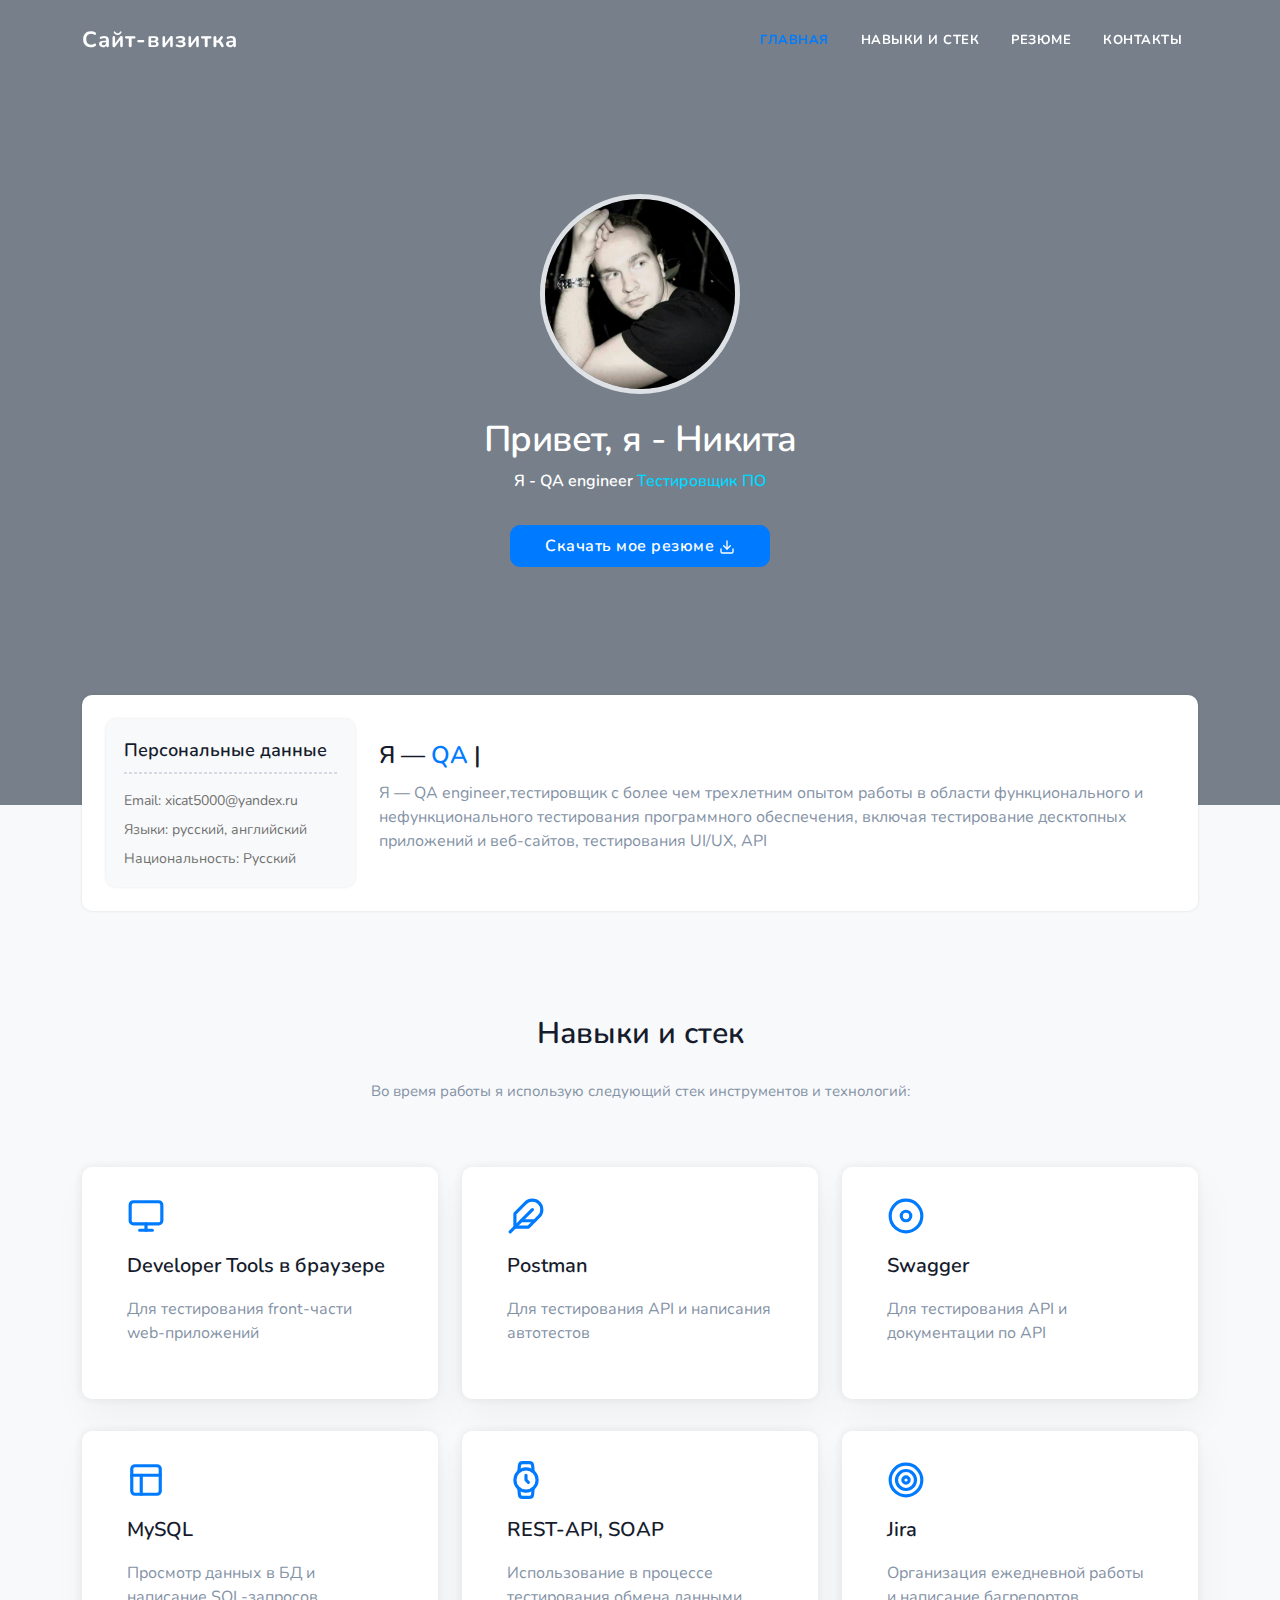
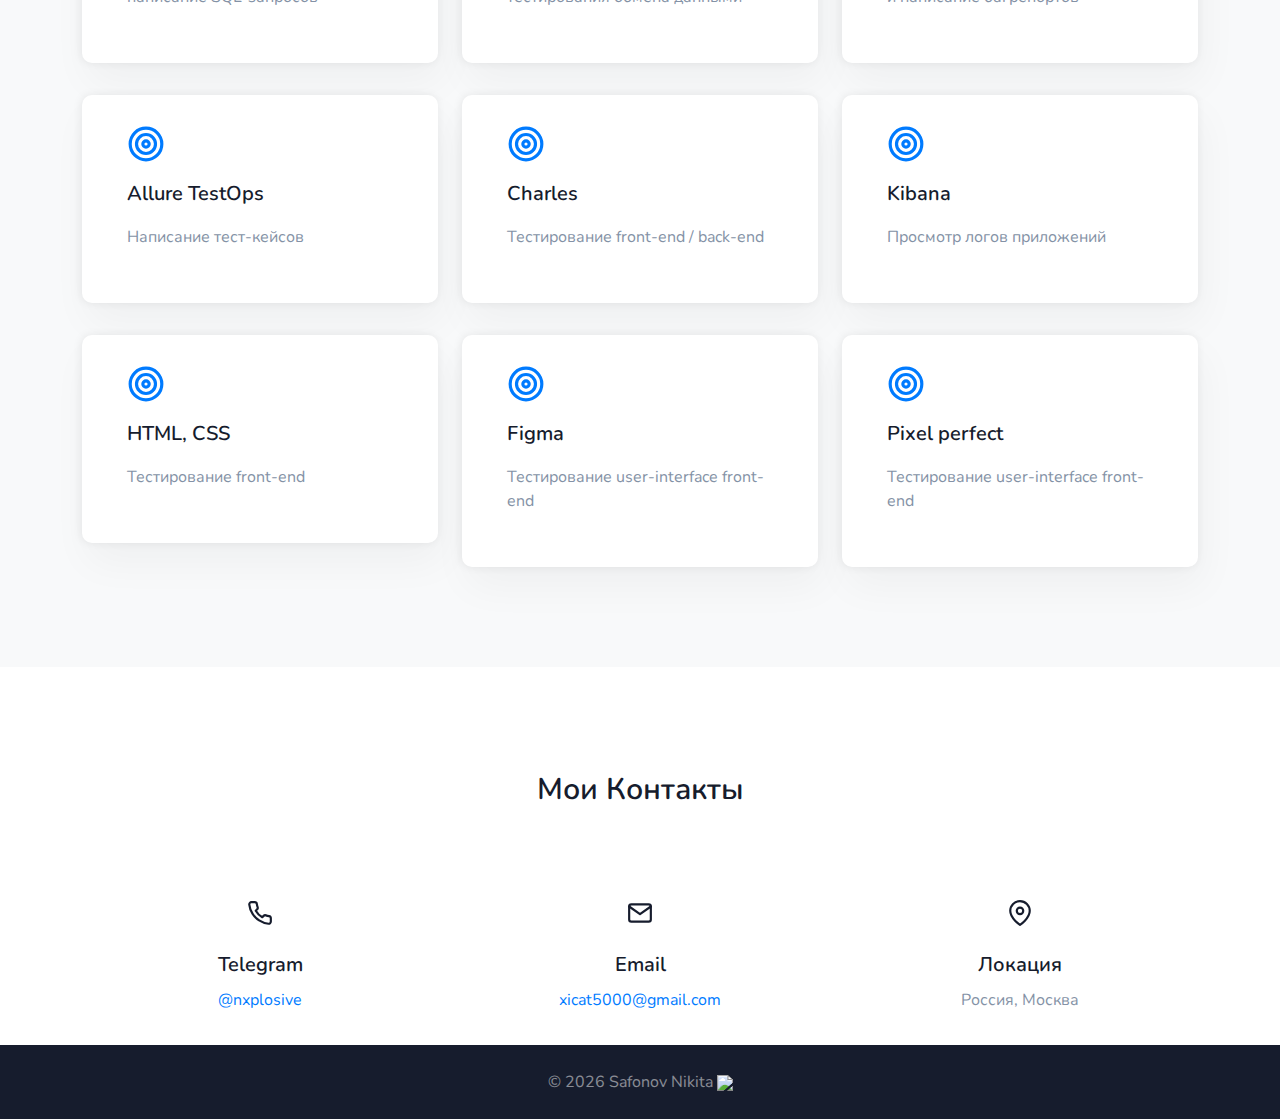
==== commit 85207ffc: "Update index.html" ====
--- a/profile/index.html
+++ b/profile/index.html
@@ -53,7 +53,7 @@
                     <a class="nav-link" href="#services">Навыки и стек</a>
                 </li><!--end nav item-->
                 <li class="nav-item">
-                    <a class="nav-link" href="/images/_____NikitaCV_____.pdf">Резюме</a>
+                    <a class="nav-link" href="images/CV.pdf">Резюме</a>
                 </li><!--end nav item-->
 
                 <li class="nav-item">
@@ -73,12 +73,12 @@
         <div class="row justify-content-center">
             <div class="col-lg-12 col-md-12 align-items-center text-center">
                 <div class="title-heading mt-4 pb-60">
-                    <img src="images/_____me_____.jpg" class="img-fluid rounded-circle" alt="">
+                    <img src="images/me.jpg" class="img-fluid rounded-circle" alt="">
                     <h1 class="heading font-36 text-white mt-4">Привет, я - Никита</h1>
                     <h6 class="designation mb-3 text-white">Я - QA engineer <span id="tester" class="text-primary">Тестировщик ПО</span>
                     </h6>
                     <div class="hero-btn mt-4 pt-2">
-                        <a href="/images/_____NikitaCV_____.pdf" class="btn btn-primary rounded text-white mb-2">Скачать мое резюме <i
+                        <a href="images/CV.pdf" class="btn btn-primary rounded text-white mb-2">Скачать мое резюме <i
                                 data-feather="download" class="fea icon-sm"></i></a>
                     </div>
                 </div>
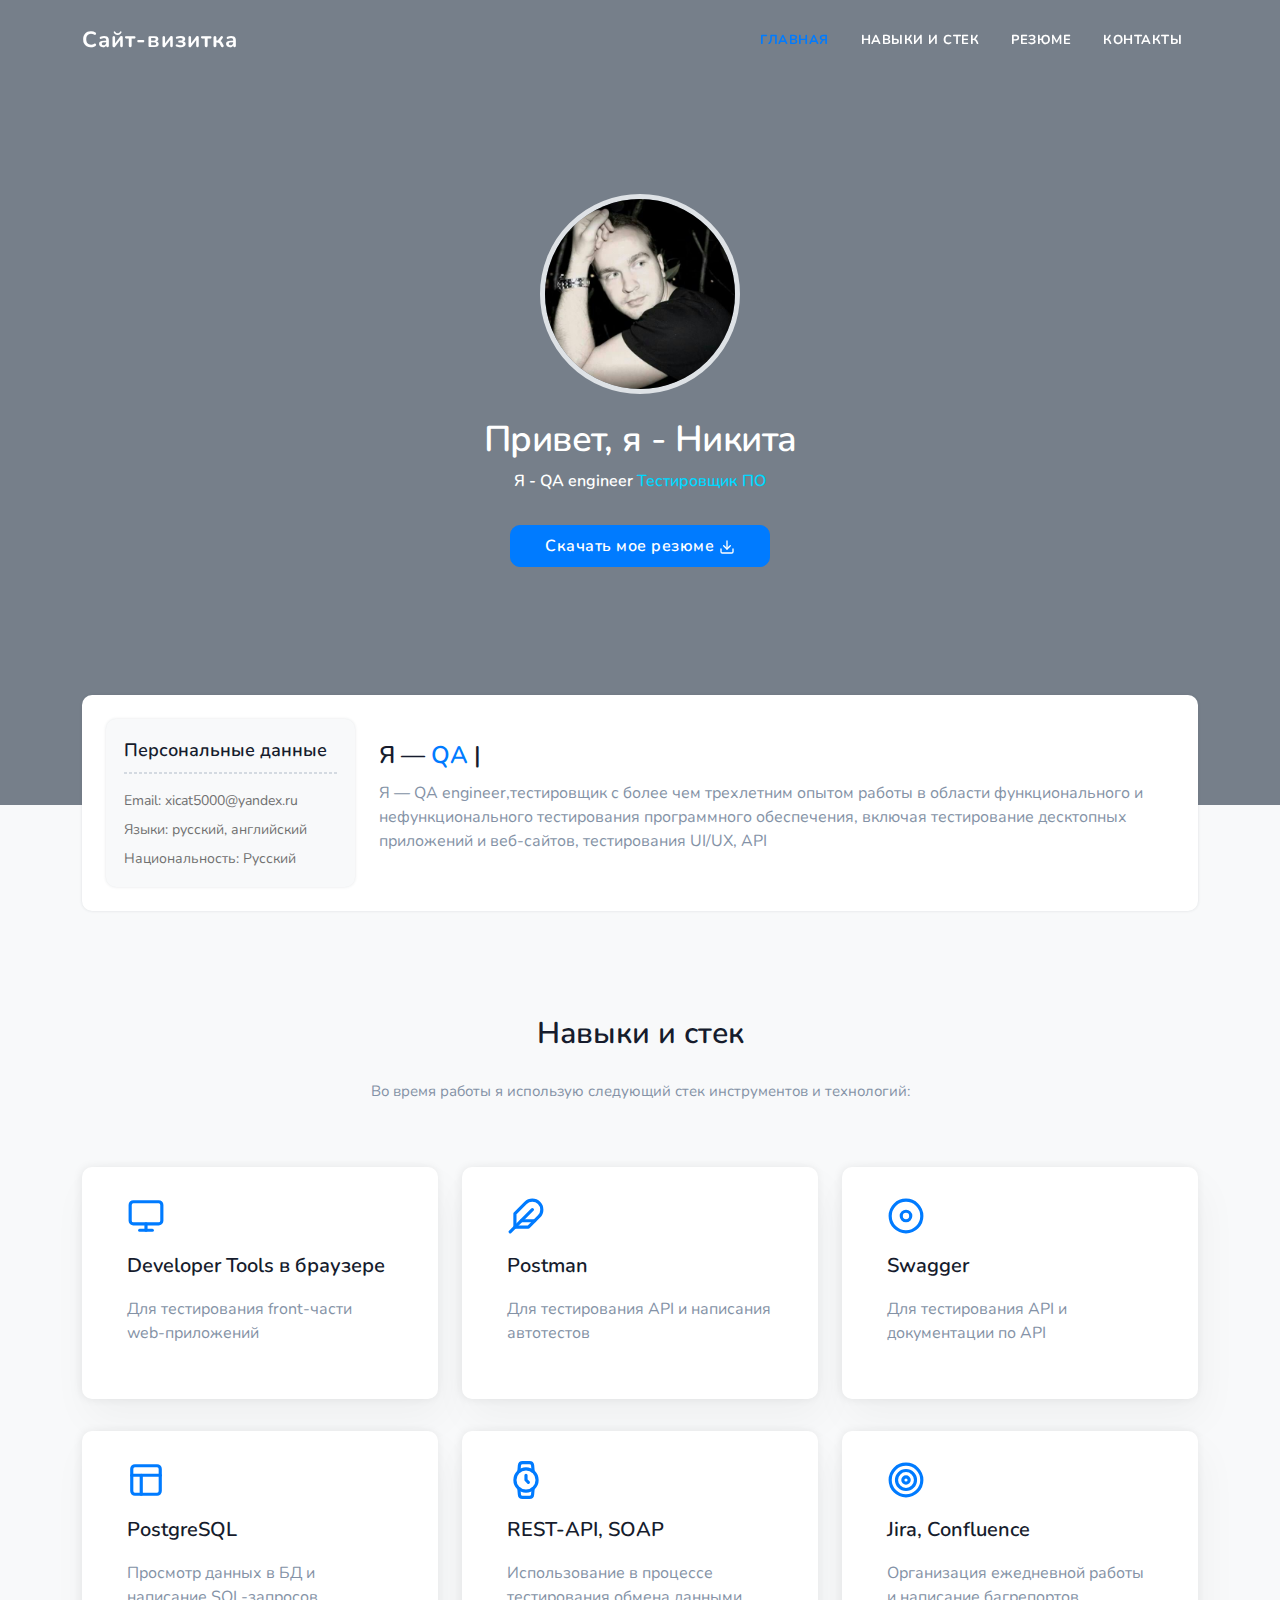
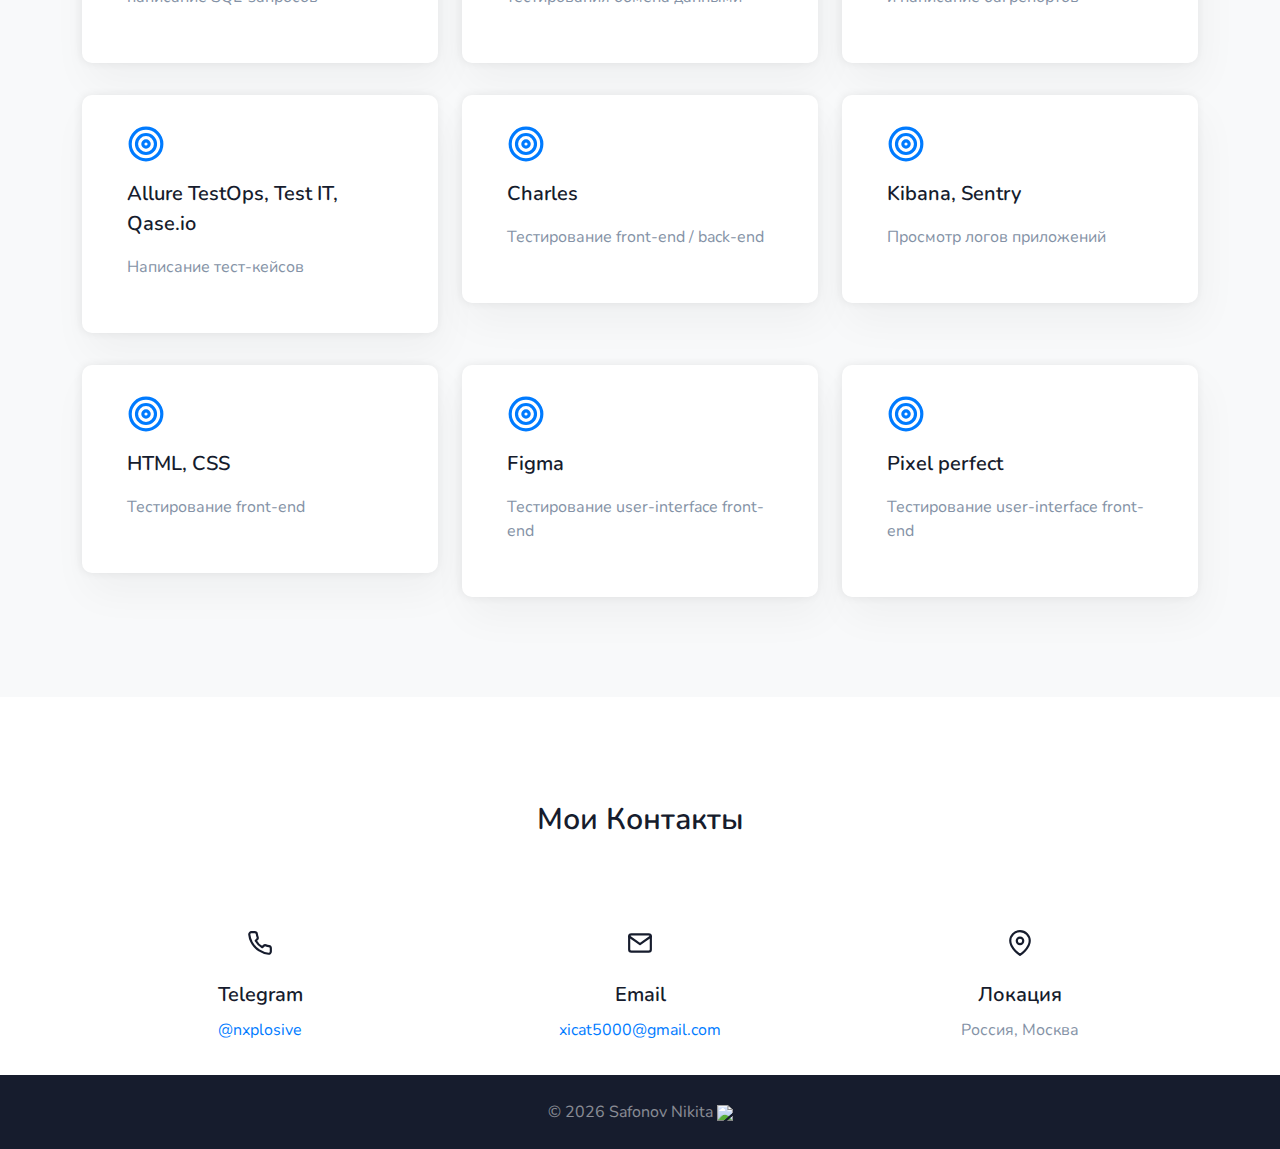
==== commit 37d33b28: "Amen🙏" ====
--- a/profile/index.html
+++ b/profile/index.html
@@ -189,7 +189,7 @@
                         <i data-feather="layout" class="fea icon-md"></i>
                     </div>
                     <div class="services-texts">
-                        <h3 class="title mb-3">MySQL</h3>
+                        <h3 class="title mb-3">PostgreSQL</h3>
                         <p class="text-light-muted mb-4">Просмотр данных в БД и написание SQL-запросов</p>
                     </div>
                 </div>
@@ -213,7 +213,7 @@
                         <i data-feather="target" class="fea icon-md"></i>
                     </div>
                     <div class="services-texts">
-                        <h3 class="title mb-3">Jira</h3>
+                        <h3 class="title mb-3">Jira, Confluence</h3>
                         <p class="text-light-muted mb-4">Организация ежедневной работы и написание багрепортов</p>
                     </div>
                 </div>
@@ -225,7 +225,7 @@
                         <i data-feather="target" class="fea icon-md"></i>
                     </div>
                     <div class="services-texts">
-                        <h3 class="title mb-3">Allure TestOps</h3>
+                        <h3 class="title mb-3">Allure TestOps, Test IT, Qase.io</h3>
                         <p class="text-light-muted mb-4">Написание тест-кейсов</p>
                     </div>
                 </div>
@@ -247,7 +247,7 @@
                         <i data-feather="target" class="fea icon-md"></i>
                     </div>
                     <div class="services-texts">
-                        <h3 class="title mb-3">Kibana</h3>
+                        <h3 class="title mb-3">Kibana, Sentry</h3>
                         <p class="text-light-muted mb-4">Просмотр логов приложений</p>
                     </div>
                 </div>
